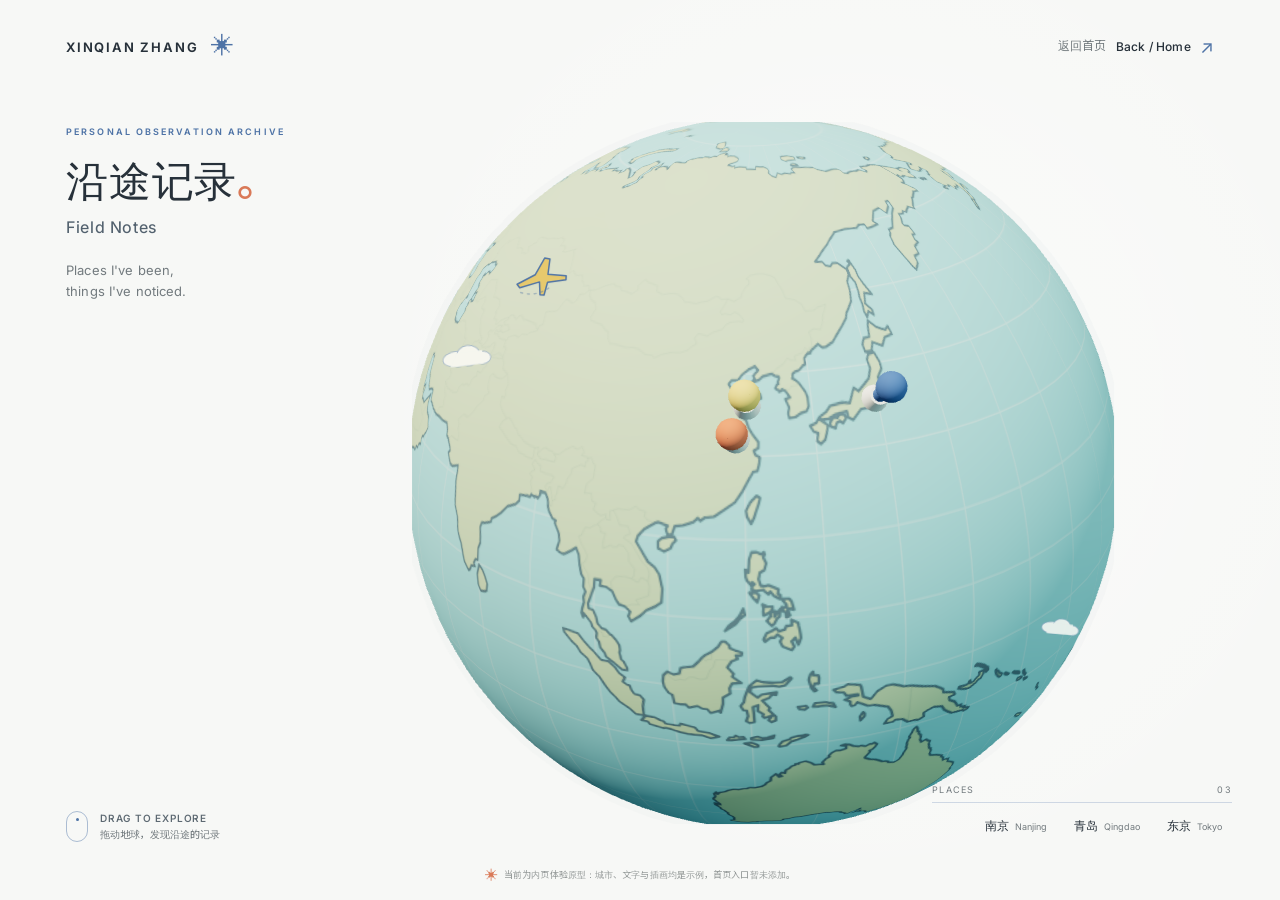
==== field-notes/index.html @ 8a541ad6 "Add Field Notes globe prototype" ====
<!doctype html>
<html lang="zh-CN">
<head>
  <meta charset="UTF-8">
  <meta name="viewport" content="width=device-width, initial-scale=1, viewport-fit=cover">
  <meta name="theme-color" content="#f7f8f6">
  <meta name="description" content="张新倩的沿途记录：照片、城市观察与旅途中的小发现。">
  <meta name="robots" content="noindex,nofollow">
  <title>沿途记录 · Field Notes · 张新倩</title>
  <link rel="icon" type="image/svg+xml" href="../homepage/assets/favicon.svg">
  <link rel="preload" href="../homepage/assets/fonts/inter-latin.woff2" as="font" type="font/woff2" crossorigin>
  <link rel="preload" href="../homepage/assets/fonts/noto-sans-sc-page.woff2" as="font" type="font/woff2" crossorigin>
  <link rel="stylesheet" href="./styles.css">
  <script type="module" src="./app.js"></script>
</head>
<body>
  <div class="page-shell">
    <header class="site-header">
      <a class="wordmark" href="../" aria-label="张新倩 · 返回首页">
        XINQIAN ZHANG <span class="wordmark-mark" aria-hidden="true">✳</span>
      </a>
      <a class="home-link" href="../">
        <span class="home-link-cn">返回首页</span>
        <span class="home-link-en">Back / Home</span>
        <span class="home-link-arrow" aria-hidden="true">↗</span>
      </a>
    </header>

    <main class="explorer" id="explorer">
      <section class="globe-stage" aria-labelledby="page-title">
        <div class="intro-block">
          <p class="eyebrow">PERSONAL OBSERVATION ARCHIVE</p>
          <h1 id="page-title">
            <span class="title-cn">沿途记录<span aria-hidden="true">。</span></span>
            <span class="title-en">Field Notes</span>
          </h1>
          <p class="subtitle">Places I've been,<br>things I've noticed.</p>
        </div>

        <div class="globe-wrap" id="globeWrap">
          <div class="orbit-line orbit-line-one" aria-hidden="true"></div>
          <div class="orbit-line orbit-line-two" aria-hidden="true"></div>
          <canvas id="globeCanvas" aria-hidden="true"></canvas>
          <div class="globe-shadow" aria-hidden="true"></div>

          <div class="marker-layer" id="markerLayer" aria-label="地球上的记录地点"></div>

          <div class="polaroid" id="polaroid" aria-hidden="true">
            <div class="polaroid-image-wrap">
              <img id="polaroidImage" alt="">
            </div>
            <p class="polaroid-city" id="polaroidCity"></p>
            <p class="polaroid-meta" id="polaroidMeta"></p>
          </div>

          <div class="globe-fallback" id="globeFallback" hidden>
            <svg viewBox="0 0 420 420" aria-hidden="true">
              <defs>
                <clipPath id="fallbackClip"><circle cx="210" cy="210" r="156"/></clipPath>
              </defs>
              <circle cx="210" cy="210" r="156" class="fallback-ocean"/>
              <g clip-path="url(#fallbackClip)" class="fallback-land">
                <path d="M31 160c43-15 65-2 87-18 27-19 20-49 57-58 36-8 76 3 79 25 2 15-21 18-29 35-8 16 2 32-10 43-19 18-43-1-63 13-14 10-7 35-26 43-22 10-39-9-62-2-17 5-33 20-51 15z"/>
                <path d="M230 79c31-12 80-8 102 9 18 14 12 30 28 44 24 20 58 14 67 39 8 23-12 39-31 48-26 12-33 33-58 42-20 7-33-11-52-4-23 9-21 37-42 45-20 7-42-10-39-30 3-21 34-34 29-55-4-17-33-18-40-36-6-16 11-31 20-44 13-19-8-38 16-58z"/>
                <path d="M247 299c20-8 45 7 53 23 8 17-8 28-8 43 0 11 10 21 4 31-11 18-45 15-58-1-12-15 2-31-5-46-7-17-12-40 14-50z"/>
              </g>
              <circle cx="210" cy="210" r="156" class="fallback-outline"/>
            </svg>
            <p>你的浏览器暂时无法显示 3D 地球，仍可从下方地点打开记录。</p>
          </div>

          <div class="cloud cloud-one" aria-hidden="true"><i></i><i></i><i></i></div>
          <div class="cloud cloud-two" aria-hidden="true"><i></i><i></i><i></i></div>
          <svg class="tiny-plane" viewBox="0 0 62 45" aria-hidden="true">
            <path d="m5 25 20-6L38 4l5 2-5 15 18 5-1 4-19-1-6 12-4-1 2-13-21 2Z"/>
            <path d="M7 34c9 5 20 5 29 1" class="plane-trail"/>
          </svg>
        </div>

        <div class="stage-footer">
          <div class="drag-hint" aria-hidden="true">
            <span class="drag-icon"><i></i></span>
            <span><b>Drag to explore</b><small>拖动地球，发现沿途的记录</small></span>
          </div>
          <nav class="places" aria-label="沿途记录地点">
            <p><span>PLACES</span><span id="placeCount">00</span></p>
            <div class="place-list" id="placeList"></div>
          </nav>
        </div>
      </section>

      <aside class="note-panel" id="notePanel" role="dialog" aria-modal="false" aria-hidden="true" aria-labelledby="detailCity" inert>
        <div class="sheet-handle" aria-hidden="true"></div>
        <button class="panel-close" id="panelClose" type="button" aria-label="关闭地点记录">
          <span aria-hidden="true"></span>
          <span aria-hidden="true"></span>
        </button>
        <div class="note-scroll" id="noteScroll">
          <p class="note-index" id="detailIndex"></p>
          <div class="note-heading">
            <div>
              <h2 id="detailCity" tabindex="-1"></h2>
              <p id="detailLocation"></p>
            </div>
            <p class="note-date" id="detailDate"></p>
          </div>
          <div class="demo-label" id="demoLabel" hidden>DEMO CONTENT · 等待替换真实记录</div>
          <p class="note-title" id="detailTitle"></p>
          <p class="note-description" id="detailDescription"></p>
          <figure class="cover-figure">
            <img id="detailCover" alt="">
            <figcaption id="detailCoverCaption"></figcaption>
          </figure>
          <div class="gallery" id="detailGallery"></div>
          <p class="camera-note" id="cameraNote" hidden></p>
          <div class="note-end" aria-hidden="true"><span></span><b>END OF NOTE</b><span></span></div>
        </div>
      </aside>
    </main>

    <footer class="demo-disclaimer">
      <span aria-hidden="true">✳</span>
      当前为内页体验原型：城市、文字与插画均是示例，首页入口暂未添加。
    </footer>
  </div>
  <div class="page-scrim" id="pageScrim" aria-hidden="true"></div>
  <noscript>
    <div class="noscript-card">请启用 JavaScript 体验可旋转的地球；你也可以<a href="../">返回首页</a>。</div>
  </noscript>
</body>
</html>
---- field-notes/styles.css ----
@font-face {
  font-family: Inter;
  font-style: normal;
  font-weight: 100 900;
  font-display: swap;
  src: url("../homepage/assets/fonts/inter-latin.woff2") format("woff2");
}

@font-face {
  font-family: "Noto Sans SC";
  font-style: normal;
  font-weight: 100 900;
  font-display: swap;
  src: url("../homepage/assets/fonts/noto-sans-sc-page.woff2") format("woff2");
  unicode-range: U+2E80-9FFF, U+FF00-FFEF;
}

:root {
  --cream: #f7f8f6;
  --paper: #fcfbf6;
  --ink: #27313a;
  --blue: #4e73a6;
  --blue-soft: #dce7ef;
  --aqua: #8ecfd0;
  --green: #b9cda3;
  --coral: #d97957;
  --yellow: #e7c96d;
  --muted: #727a7e;
  --hairline: rgba(78, 115, 166, .24);
  --drawer-width: clamp(440px, 38vw, 520px);
  --font-latin: Inter, Arial, sans-serif;
  --font-cjk: "Noto Sans SC", "Microsoft YaHei", "PingFang SC", sans-serif;
  color: var(--ink);
  background: var(--cream);
  font-family: var(--font-latin);
  font-synthesis: none;
}

* {
  box-sizing: border-box;
}

html {
  min-width: 320px;
  background: var(--cream);
}

body {
  margin: 0;
  min-width: 320px;
  min-height: 100svh;
  overflow: hidden;
  background:
    radial-gradient(circle at 67% 45%, rgba(255, 255, 255, .94) 0, rgba(255, 255, 255, .28) 25%, transparent 51%),
    var(--cream);
  color: var(--ink);
}

button,
a {
  color: inherit;
  -webkit-tap-highlight-color: transparent;
}

button {
  font: inherit;
}

a {
  text-decoration: none;
}

button:focus-visible,
a:focus-visible {
  outline: 2px solid var(--blue);
  outline-offset: 5px;
}

::selection {
  background: rgba(231, 201, 109, .45);
}

.page-shell {
  min-height: 100svh;
  position: relative;
}

.site-header {
  align-items: center;
  display: flex;
  justify-content: space-between;
  left: 0;
  padding: 35px 66px 0;
  pointer-events: none;
  position: fixed;
  right: 0;
  top: 0;
  z-index: 80;
}

.site-header a {
  pointer-events: auto;
}

.wordmark {
  align-items: center;
  display: inline-flex;
  font-size: 13px;
  font-weight: 650;
  gap: 13px;
  letter-spacing: 1.8px;
}

.wordmark-mark {
  color: var(--blue);
  font-size: 23px;
  font-weight: 400;
  line-height: 1;
}

.home-link {
  align-items: center;
  display: inline-flex;
  font-size: 12px;
  gap: 9px;
  letter-spacing: .2px;
  transition: color 180ms ease;
}

.home-link-cn {
  color: var(--muted);
  font-family: var(--font-cjk);
}

.home-link-en {
  font-weight: 520;
}

.home-link-arrow {
  color: var(--blue);
  font-size: 18px;
  line-height: 1;
  transition: transform 180ms ease;
}

.home-link:hover {
  color: var(--blue);
}

.home-link:hover .home-link-arrow {
  transform: translate(2px, -2px);
}

.explorer {
  display: flex;
  height: 100svh;
  min-height: 620px;
  overflow: hidden;
  position: relative;
}

.globe-stage {
  flex: 1 1 auto;
  min-width: 0;
  overflow: hidden;
  position: relative;
  transition: flex-basis 420ms cubic-bezier(.22, .78, .22, 1);
}

.intro-block {
  left: 66px;
  position: absolute;
  top: 126px;
  width: 310px;
  z-index: 12;
}

.eyebrow {
  color: var(--blue);
  font-size: 9px;
  font-weight: 620;
  letter-spacing: 2.1px;
  margin: 0 0 20px;
}

.intro-block h1 {
  margin: 0;
}

.title-cn,
.title-en {
  display: block;
}

.title-cn {
  font-family: var(--font-cjk);
  font-size: clamp(34px, 3.25vw, 52px);
  font-weight: 540;
  letter-spacing: .02em;
  line-height: 1.22;
}

.title-cn span {
  color: var(--coral);
}

.title-en {
  color: #52616e;
  font-size: clamp(15px, 1.25vw, 19px);
  font-weight: 460;
  letter-spacing: .04em;
  margin-top: 9px;
}

.subtitle {
  color: var(--muted);
  font-size: 13px;
  letter-spacing: .01em;
  line-height: 1.65;
  margin: 23px 0 0;
}

.globe-wrap {
  aspect-ratio: 1;
  left: 58%;
  max-height: 78svh;
  max-width: 78svh;
  position: absolute;
  top: 51%;
  transform: translate(-47%, -48%);
  transition: left 420ms cubic-bezier(.22, .78, .22, 1), width 420ms cubic-bezier(.22, .78, .22, 1);
  width: min(58vw, 710px);
  z-index: 2;
}

#globeCanvas {
  cursor: grab;
  display: block;
  height: 100%;
  inset: 0;
  position: absolute;
  touch-action: none;
  width: 100%;
  z-index: 3;
}

#globeCanvas:active {
  cursor: grabbing;
}

.globe-shadow {
  background: rgba(54, 83, 91, .16);
  border-radius: 50%;
  bottom: 7.5%;
  filter: blur(18px);
  height: 7%;
  left: 25%;
  opacity: .62;
  position: absolute;
  transform: rotate(-3deg);
  width: 50%;
  z-index: 1;
}

.orbit-line {
  border: 1px solid rgba(78, 115, 166, .13);
  border-radius: 50%;
  inset: 16%;
  pointer-events: none;
  position: absolute;
  transform: rotate(-16deg) scaleX(1.13);
  z-index: 2;
}

.orbit-line-two {
  border-color: rgba(217, 121, 87, .11);
  inset: 19% 13%;
  transform: rotate(25deg) scaleY(.92);
}

.marker-layer {
  inset: 0;
  pointer-events: none;
  position: absolute;
  z-index: 10;
}

.marker-button {
  align-items: center;
  background: transparent;
  border: 0;
  border-radius: 50%;
  cursor: pointer;
  display: flex;
  height: 42px;
  justify-content: center;
  margin: -21px 0 0 -21px;
  opacity: 0;
  padding: 0;
  pointer-events: none;
  position: absolute;
  transform: scale(.8);
  transition: opacity 120ms ease, transform 180ms ease;
  width: 42px;
}

.marker-button.is-visible {
  opacity: 1;
  pointer-events: auto;
  transform: scale(1);
}

.marker-button::before {
  border: 1px solid rgba(247, 248, 246, .88);
  border-radius: 50%;
  content: "";
  height: 12px;
  opacity: 0;
  position: absolute;
  transition: opacity 160ms ease, transform 160ms ease;
  width: 12px;
}

.marker-button:hover::before,
.marker-button:focus-visible::before,
.marker-button[aria-expanded="true"]::before {
  opacity: 1;
  transform: scale(1.8);
}

.marker-button:focus-visible {
  outline-offset: -5px;
}

.polaroid {
  background: #fffdf7;
  border: 1px solid rgba(39, 49, 58, .18);
  box-shadow: 0 15px 35px rgba(55, 69, 71, .16);
  left: 0;
  opacity: 0;
  padding: 8px 8px 10px;
  pointer-events: none;
  position: absolute;
  top: 0;
  transform: translate(12px, -50%) rotate(-2deg) scale(.92);
  transform-origin: 0 60%;
  transition: opacity 180ms ease, transform 220ms cubic-bezier(.2, .8, .2, 1);
  width: 154px;
  z-index: 15;
}

.polaroid.is-visible {
  opacity: 1;
  transform: translate(18px, -56%) rotate(-2deg) scale(1);
}

.polaroid-image-wrap {
  aspect-ratio: 4 / 3;
  background: #e4ece9;
  overflow: hidden;
}

.polaroid img {
  display: block;
  height: 100%;
  object-fit: cover;
  width: 100%;
}

.polaroid-city {
  color: var(--ink);
  font-family: var(--font-cjk);
  font-size: 12px;
  font-weight: 600;
  margin: 8px 2px 1px;
}

.polaroid-meta {
  color: var(--muted);
  font-size: 9px;
  letter-spacing: .04em;
  margin: 0 2px;
}

.cloud {
  height: 30px;
  opacity: .84;
  pointer-events: none;
  position: absolute;
  width: 66px;
  z-index: 6;
}

.cloud i {
  background: var(--paper);
  border: 1.4px solid rgba(78, 115, 166, .6);
  border-radius: 50%;
  display: block;
  position: absolute;
}

.cloud i:nth-child(1) {
  bottom: 0;
  height: 22px;
  left: 1px;
  width: 40px;
}

.cloud i:nth-child(2) {
  bottom: 0;
  height: 28px;
  left: 20px;
  width: 32px;
}

.cloud i:nth-child(3) {
  bottom: 0;
  height: 18px;
  left: 42px;
  width: 24px;
}

.cloud::after {
  background: var(--paper);
  bottom: 1px;
  content: "";
  height: 18px;
  left: 11px;
  position: absolute;
  width: 44px;
}

.cloud-one {
  left: 3%;
  top: 31%;
  transform: rotate(-7deg) scale(.75);
}

.cloud-two {
  bottom: 26%;
  right: 3%;
  transform: rotate(5deg) scale(.58);
}

.tiny-plane {
  fill: var(--yellow);
  height: 44px;
  left: 14%;
  overflow: visible;
  pointer-events: none;
  position: absolute;
  stroke: var(--blue);
  stroke-linecap: round;
  stroke-linejoin: round;
  stroke-width: 1.5;
  top: 19%;
  transform: rotate(-11deg);
  width: 61px;
  z-index: 6;
}

.tiny-plane .plane-trail {
  fill: none;
  opacity: .4;
  stroke-dasharray: 2 5;
}

.stage-footer {
  align-items: flex-end;
  bottom: 58px;
  display: flex;
  justify-content: space-between;
  left: 66px;
  pointer-events: none;
  position: absolute;
  right: 48px;
  z-index: 12;
}

.drag-hint {
  align-items: center;
  color: var(--muted);
  display: flex;
  gap: 12px;
}

.drag-icon {
  border: 1px solid rgba(78, 115, 166, .45);
  border-radius: 13px;
  display: block;
  height: 31px;
  position: relative;
  width: 22px;
}

.drag-icon i {
  background: var(--blue);
  border-radius: 50%;
  height: 3px;
  left: 9px;
  position: absolute;
  top: 6px;
  width: 3px;
}

.drag-hint b,
.drag-hint small {
  display: block;
}

.drag-hint b {
  color: #5d6972;
  font-size: 10px;
  font-weight: 570;
  letter-spacing: .08em;
  margin-bottom: 4px;
  text-transform: uppercase;
}

.drag-hint small {
  font-family: var(--font-cjk);
  font-size: 10px;
  font-weight: 400;
}

.places {
  min-width: 300px;
  pointer-events: auto;
}

.places > p {
  align-items: center;
  border-bottom: 1px solid var(--hairline);
  color: var(--muted);
  display: flex;
  font-size: 9px;
  justify-content: space-between;
  letter-spacing: .14em;
  margin: 0 0 8px;
  padding-bottom: 7px;
}

.place-list {
  display: flex;
  gap: 7px;
  justify-content: flex-end;
}

.place-button {
  align-items: baseline;
  background: transparent;
  border: 0;
  border-radius: 18px;
  cursor: pointer;
  display: inline-flex;
  gap: 6px;
  padding: 7px 10px;
  transition: background 170ms ease, color 170ms ease, transform 170ms ease;
}

.place-button span {
  font-family: var(--font-cjk);
  font-size: 12px;
  font-weight: 560;
}

.place-button small {
  color: var(--muted);
  font-size: 9px;
}

.place-button:hover,
.place-button[aria-current="true"] {
  background: rgba(220, 231, 239, .74);
  color: var(--blue);
  transform: translateY(-1px);
}

.note-panel {
  background: rgba(252, 251, 246, .97);
  border-left: 1px solid rgba(78, 115, 166, .2);
  box-shadow: -20px 0 44px rgba(50, 65, 68, .07);
  flex: 0 0 var(--drawer-width);
  height: 100svh;
  margin-right: calc(-1 * var(--drawer-width));
  opacity: 0;
  overflow: hidden;
  position: relative;
  transform: translateX(100%);
  transition: margin-right 420ms cubic-bezier(.22, .78, .22, 1), transform 420ms cubic-bezier(.22, .78, .22, 1), opacity 220ms ease;
  width: var(--drawer-width);
  z-index: 40;
}

body.panel-open .note-panel {
  margin-right: 0;
  opacity: 1;
  transform: translateX(0);
}

.note-scroll {
  height: 100%;
  overflow-x: hidden;
  overflow-y: auto;
  overscroll-behavior: contain;
  padding: 109px 42px 58px;
  scrollbar-color: rgba(78, 115, 166, .35) transparent;
  scrollbar-width: thin;
}

.panel-close {
  background: rgba(247, 248, 246, .9);
  border: 1px solid rgba(78, 115, 166, .25);
  border-radius: 50%;
  cursor: pointer;
  height: 36px;
  position: absolute;
  right: 34px;
  top: 94px;
  transition: background 180ms ease, transform 180ms ease;
  width: 36px;
  z-index: 4;
}

.panel-close span {
  background: var(--blue);
  height: 1px;
  left: 10px;
  position: absolute;
  top: 17px;
  transform: rotate(45deg);
  width: 15px;
}

.panel-close span:last-child {
  transform: rotate(-45deg);
}

.panel-close:hover {
  background: var(--blue-soft);
  transform: rotate(4deg);
}

.note-index {
  color: var(--blue);
  font-size: 9px;
  font-weight: 620;
  letter-spacing: .14em;
  margin: 0 0 26px;
}

.note-heading {
  align-items: flex-end;
  display: flex;
  gap: 20px;
  justify-content: space-between;
  padding-right: 46px;
}

.note-heading h2 {
  font-family: var(--font-cjk);
  font-size: 34px;
  font-weight: 560;
  letter-spacing: .02em;
  line-height: 1.25;
  margin: 0;
}

.note-heading h2:focus {
  outline: 0;
}

.note-heading > div p {
  color: var(--muted);
  font-size: 12px;
  letter-spacing: .02em;
  margin: 6px 0 0;
}

.note-date {
  color: var(--blue);
  flex: 0 0 auto;
  font-size: 10px;
  letter-spacing: .08em;
  margin: 0 0 2px;
  text-transform: uppercase;
}

.demo-label {
  border: 1px dashed rgba(217, 121, 87, .52);
  color: #aa6249;
  display: inline-block;
  font-size: 8px;
  letter-spacing: .12em;
  margin-top: 25px;
  padding: 6px 8px 5px;
}

.note-title {
  color: #3d4a54;
  font-family: var(--font-cjk);
  font-size: 17px;
  font-weight: 540;
  line-height: 1.65;
  margin: 28px 0 9px;
}

.note-description {
  color: #68747b;
  font-family: var(--font-cjk);
  font-size: 12px;
  line-height: 1.95;
  margin: 0 0 30px;
}

.cover-figure,
.gallery figure {
  margin: 0;
}

.cover-figure img,
.gallery img {
  background: #e5ece8;
  display: block;
  height: auto;
  object-fit: cover;
  width: 100%;
}

.cover-figure img {
  aspect-ratio: 4 / 3;
  border-radius: 3px;
}

.cover-figure figcaption,
.gallery figcaption {
  color: #899093;
  font-family: var(--font-cjk);
  font-size: 9px;
  line-height: 1.5;
  margin-top: 8px;
}

.gallery {
  display: grid;
  gap: 22px 12px;
  grid-template-columns: repeat(2, minmax(0, 1fr));
  margin-top: 25px;
}

.gallery figure:nth-child(3n) {
  grid-column: 1 / -1;
}

.gallery img {
  aspect-ratio: 4 / 5;
  border-radius: 2px;
}

.gallery figure:nth-child(even) {
  padding-top: 22px;
}

.camera-note {
  border-top: 1px solid var(--hairline);
  color: var(--muted);
  font-size: 10px;
  letter-spacing: .04em;
  margin: 32px 0 0;
  padding-top: 15px;
}

.note-end {
  align-items: center;
  color: #9ba1a3;
  display: flex;
  font-size: 8px;
  gap: 11px;
  letter-spacing: .14em;
  margin: 46px 0 0;
}

.note-end span {
  background: rgba(78, 115, 166, .2);
  flex: 1;
  height: 1px;
}

.sheet-handle {
  display: none;
}

.demo-disclaimer {
  align-items: center;
  bottom: 17px;
  color: #979c9b;
  display: flex;
  font-family: var(--font-cjk);
  font-size: 9px;
  gap: 6px;
  left: 50%;
  letter-spacing: .01em;
  pointer-events: none;
  position: fixed;
  transform: translateX(-50%);
  white-space: nowrap;
  z-index: 15;
}

.demo-disclaimer span {
  color: var(--coral);
  font-family: var(--font-latin);
  font-size: 13px;
}

.globe-fallback {
  align-items: center;
  display: flex;
  flex-direction: column;
  inset: 4%;
  justify-content: center;
  position: absolute;
  text-align: center;
  z-index: 5;
}

.globe-fallback[hidden] {
  display: none;
}

.globe-fallback svg {
  display: block;
  max-height: 84%;
  width: 84%;
}

.fallback-ocean {
  fill: var(--aqua);
}

.fallback-land {
  fill: var(--green);
  stroke: #6c8588;
  stroke-width: 1.2;
}

.fallback-outline {
  fill: none;
  stroke: rgba(78, 115, 166, .42);
  stroke-width: 2;
}

.globe-fallback p {
  color: var(--muted);
  font-family: var(--font-cjk);
  font-size: 11px;
  line-height: 1.7;
  margin: -8px auto 0;
  max-width: 270px;
}

.page-scrim {
  background: rgba(39, 49, 58, .18);
  inset: 0;
  opacity: 0;
  pointer-events: none;
  position: fixed;
  transition: opacity 250ms ease;
  z-index: 50;
}

.noscript-card {
  background: var(--paper);
  border: 1px solid var(--hairline);
  border-radius: 8px;
  font-family: var(--font-cjk);
  left: 50%;
  padding: 20px;
  position: fixed;
  text-align: center;
  top: 50%;
  transform: translate(-50%, -50%);
  z-index: 100;
}

.noscript-card a {
  color: var(--blue);
  margin-left: 4px;
  text-decoration: underline;
}

@media (max-width: 1120px) {
  .site-header {
    padding-left: 42px;
    padding-right: 42px;
  }

  .intro-block {
    left: 42px;
    width: 260px;
  }

  .stage-footer {
    left: 42px;
    right: 34px;
  }

  .globe-wrap {
    left: 61%;
    width: min(65vw, 660px);
  }

  .places {
    min-width: 270px;
  }

  .place-button {
    padding-left: 8px;
    padding-right: 8px;
  }
}

@media (max-width: 860px) and (min-width: 768px) {
  :root {
    --drawer-width: min(46vw, 440px);
  }

  .intro-block {
    top: 115px;
  }

  .globe-wrap {
    left: 62%;
    width: min(72vw, 600px);
  }

  .drag-hint {
    display: none;
  }

  .stage-footer {
    justify-content: flex-end;
  }
}

@media (max-height: 710px) and (min-width: 768px) {
  .explorer {
    min-height: 560px;
  }

  .intro-block {
    top: 99px;
  }

  .title-cn {
    font-size: 34px;
  }

  .subtitle {
    margin-top: 14px;
  }

  .globe-wrap {
    max-height: 75svh;
    max-width: 75svh;
    top: 50%;
  }

  .stage-footer {
    bottom: 43px;
  }

  .demo-disclaimer {
    bottom: 11px;
  }
}

@media (max-width: 767px) {
  body {
    background:
      radial-gradient(circle at 52% 47%, rgba(255, 255, 255, .92) 0, rgba(255, 255, 255, .25) 33%, transparent 61%),
      var(--cream);
    overflow: hidden;
  }

  body.panel-open {
    overflow: hidden;
  }

  .site-header {
    padding: calc(22px + env(safe-area-inset-top)) 21px 0;
  }

  .wordmark {
    font-size: 11px;
    gap: 9px;
    letter-spacing: 1.25px;
  }

  .wordmark-mark {
    font-size: 18px;
  }

  .home-link-cn {
    display: none;
  }

  .home-link {
    font-size: 10px;
    gap: 7px;
  }

  .home-link-arrow {
    font-size: 15px;
  }

  .explorer,
  .globe-stage {
    height: 100svh;
    min-height: 620px;
  }

  .explorer {
    display: block;
  }

  .intro-block {
    left: 22px;
    top: calc(89px + env(safe-area-inset-top));
    width: 230px;
  }

  .eyebrow {
    font-size: 7px;
    letter-spacing: 1.65px;
    margin-bottom: 12px;
  }

  .title-cn {
    font-size: 31px;
  }

  .title-en {
    font-size: 13px;
    margin-top: 5px;
  }

  .subtitle {
    font-size: 10px;
    line-height: 1.5;
    margin-top: 10px;
  }

  .globe-wrap {
    left: 50%;
    max-height: none;
    max-width: none;
    top: 52%;
    transform: translate(-50%, -45%);
    width: min(108vw, 490px);
  }

  .cloud-one {
    left: 8%;
    top: 26%;
  }

  .cloud-two {
    bottom: 23%;
    right: 6%;
  }

  .tiny-plane {
    left: 18%;
    top: 18%;
    transform: rotate(-11deg) scale(.78);
  }

  .stage-footer {
    bottom: calc(46px + env(safe-area-inset-bottom));
    display: block;
    left: 20px;
    right: 20px;
  }

  .drag-hint {
    display: none;
  }

  .places {
    min-width: 0;
    width: 100%;
  }

  .places > p {
    margin-bottom: 5px;
    padding-bottom: 5px;
  }

  .place-list {
    gap: 2px;
    justify-content: space-between;
  }

  .place-button {
    gap: 4px;
    padding: 6px 7px;
  }

  .place-button span {
    font-size: 11px;
  }

  .place-button small {
    font-size: 8px;
  }

  .polaroid {
    display: none;
  }

  .note-panel {
    border: 1px solid rgba(78, 115, 166, .2);
    border-bottom: 0;
    border-radius: 25px 25px 0 0;
    bottom: 0;
    box-shadow: 0 -18px 55px rgba(50, 65, 68, .16);
    height: min(78dvh, 680px);
    left: 0;
    margin: 0;
    opacity: 1;
    position: fixed;
    right: 0;
    transform: translateY(105%);
    transition: transform 400ms cubic-bezier(.2, .82, .24, 1);
    width: 100%;
    z-index: 60;
  }

  body.panel-open .note-panel {
    margin: 0;
    transform: translateY(0);
  }

  body.panel-open .page-scrim {
    opacity: 1;
    pointer-events: auto;
  }

  .sheet-handle {
    background: rgba(78, 115, 166, .3);
    border-radius: 4px;
    display: block;
    height: 4px;
    left: 50%;
    position: absolute;
    top: 11px;
    transform: translateX(-50%);
    width: 42px;
    z-index: 4;
  }

  .panel-close {
    right: 20px;
    top: 30px;
  }

  .note-scroll {
    padding: 41px 23px calc(44px + env(safe-area-inset-bottom));
  }

  .note-index {
    margin-bottom: 19px;
  }

  .note-heading h2 {
    font-size: 29px;
  }

  .note-title {
    margin-top: 24px;
  }

  .gallery {
    gap: 18px 10px;
  }

  .demo-disclaimer {
    bottom: calc(12px + env(safe-area-inset-bottom));
    font-size: 8px;
    max-width: calc(100vw - 40px);
    overflow: hidden;
    text-overflow: ellipsis;
  }
}

@media (max-width: 370px) {
  .intro-block {
    top: calc(82px + env(safe-area-inset-top));
  }

  .globe-wrap {
    top: 50%;
    width: 112vw;
  }

  .place-button small {
    display: none;
  }
}

@media (orientation: landscape) and (max-height: 520px) and (max-width: 900px) {
  .explorer,
  .globe-stage {
    height: 100svh;
    min-height: 0;
  }

  .site-header {
    padding: calc(13px + env(safe-area-inset-top)) 20px 0;
  }

  .intro-block {
    left: 20px;
    top: calc(59px + env(safe-area-inset-top));
    width: 190px;
  }

  .eyebrow {
    font-size: 6px;
    margin-bottom: 8px;
  }

  .title-cn {
    font-size: 25px;
  }

  .title-en {
    font-size: 11px;
    margin-top: 2px;
  }

  .subtitle {
    display: none;
  }

  .globe-wrap {
    left: 58%;
    max-height: none;
    max-width: none;
    top: 50%;
    transform: translate(-50%, -50%);
    width: min(58vw, 365px);
  }

  .stage-footer {
    bottom: calc(12px + env(safe-area-inset-bottom));
    left: 20px;
    right: 20px;
  }

  .drag-hint,
  .demo-disclaimer {
    display: none;
  }

  .places {
    margin-left: auto;
    max-width: 310px;
  }

  .place-button {
    padding-bottom: 4px;
    padding-top: 4px;
  }
}

@media (min-width: 901px) and (max-height: 620px) {
  .explorer {
    min-height: 0;
  }

  .site-header {
    padding-top: 23px;
  }

  .intro-block {
    top: 84px;
  }

  .globe-wrap {
    max-height: 82svh;
    max-width: 82svh;
    top: 50%;
  }

  .stage-footer {
    bottom: 34px;
  }

  .demo-disclaimer {
    bottom: 8px;
  }
}

@media (prefers-reduced-motion: reduce) {
  *,
  *::before,
  *::after {
    scroll-behavior: auto !important;
  }

  .globe-stage,
  .globe-wrap,
  .note-panel,
  .page-scrim,
  .polaroid,
  .marker-button,
  .home-link-arrow,
  .place-button {
    transition-duration: 80ms !important;
  }
}
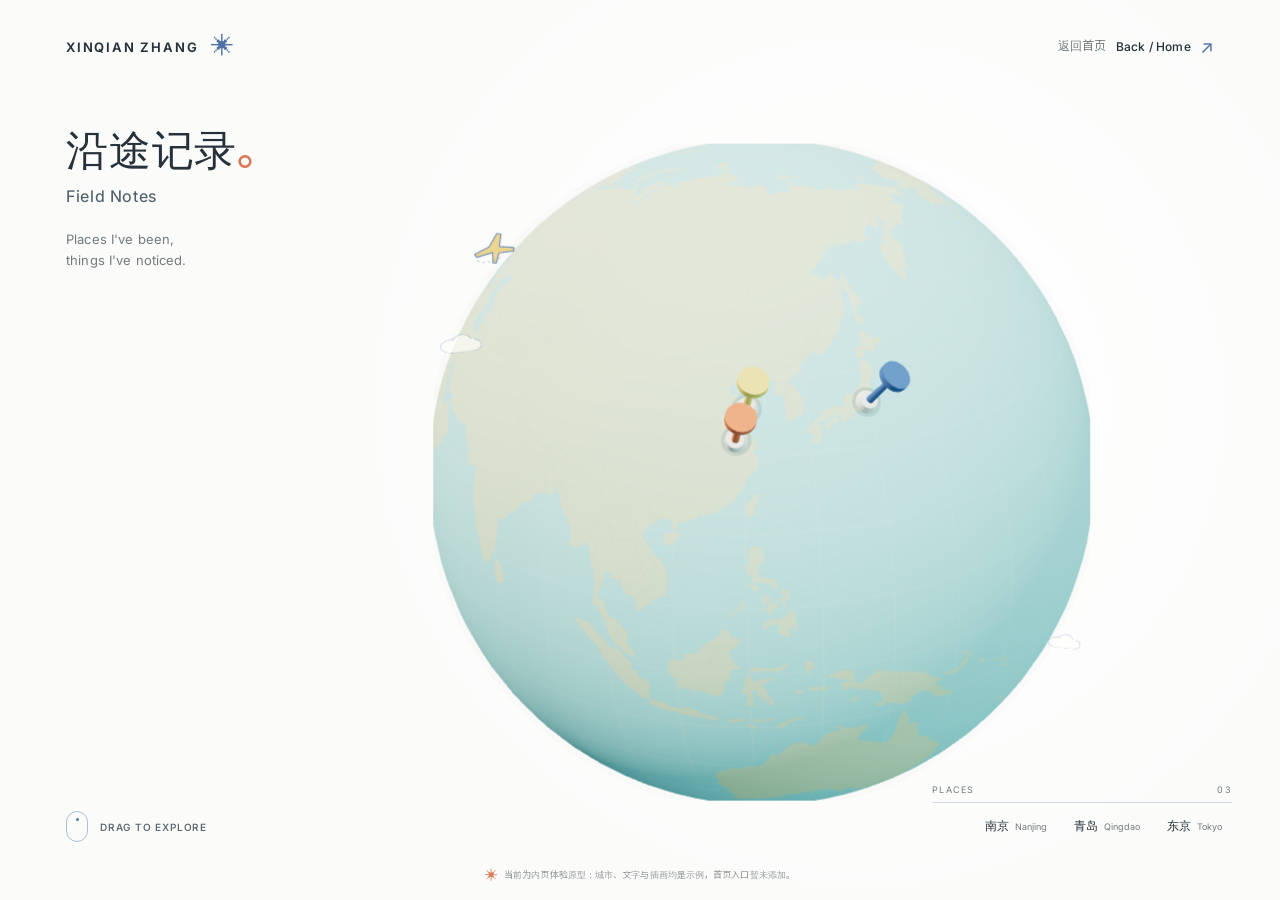
==== commit 35dc89a0: "Refine Field Notes globe visuals" ====
--- a/field-notes/index.html
+++ b/field-notes/index.html
@@ -29,7 +29,6 @@
     <main class="explorer" id="explorer">
       <section class="globe-stage" aria-labelledby="page-title">
         <div class="intro-block">
-          <p class="eyebrow">PERSONAL OBSERVATION ARCHIVE</p>
           <h1 id="page-title">
             <span class="title-cn">沿途记录<span aria-hidden="true">。</span></span>
             <span class="title-en">Field Notes</span>
@@ -80,7 +79,7 @@
         <div class="stage-footer">
           <div class="drag-hint" aria-hidden="true">
             <span class="drag-icon"><i></i></span>
-            <span><b>Drag to explore</b><small>拖动地球，发现沿途的记录</small></span>
+            <b>Drag to explore</b>
           </div>
           <nav class="places" aria-label="沿途记录地点">
             <p><span>PLACES</span><span id="placeCount">00</span></p>
--- a/field-notes/styles.css
+++ b/field-notes/styles.css
@@ -16,13 +16,13 @@
 }
 
 :root {
-  --cream: #f7f8f6;
-  --paper: #fcfbf6;
+  --cream: #fbfcfa;
+  --paper: #fffefa;
   --ink: #27313a;
   --blue: #4e73a6;
   --blue-soft: #dce7ef;
-  --aqua: #8ecfd0;
-  --green: #b9cda3;
+  --aqua: #9bdcda;
+  --green: #cbdab4;
   --coral: #d97957;
   --yellow: #e7c96d;
   --muted: #727a7e;
@@ -51,7 +51,7 @@
   min-height: 100svh;
   overflow: hidden;
   background:
-    radial-gradient(circle at 67% 45%, rgba(255, 255, 255, .94) 0, rgba(255, 255, 255, .28) 25%, transparent 51%),
+    radial-gradient(circle at 67% 45%, rgba(255, 255, 255, .98) 0, rgba(255, 255, 255, .48) 27%, transparent 54%),
     var(--cream);
   color: var(--ink);
 }
@@ -175,14 +175,6 @@
   z-index: 12;
 }
 
-.eyebrow {
-  color: var(--blue);
-  font-size: 9px;
-  font-weight: 620;
-  letter-spacing: 2.1px;
-  margin: 0 0 20px;
-}
-
 .intro-block h1 {
   margin: 0;
 }
@@ -223,13 +215,13 @@
 .globe-wrap {
   aspect-ratio: 1;
   left: 58%;
-  max-height: 78svh;
-  max-width: 78svh;
+  max-height: 73svh;
+  max-width: 73svh;
   position: absolute;
   top: 51%;
   transform: translate(-47%, -48%);
   transition: left 420ms cubic-bezier(.22, .78, .22, 1), width 420ms cubic-bezier(.22, .78, .22, 1);
-  width: min(58vw, 710px);
+  width: min(54vw, 666px);
   z-index: 2;
 }
 
@@ -249,13 +241,13 @@
 }
 
 .globe-shadow {
-  background: rgba(54, 83, 91, .16);
+  background: rgba(77, 111, 111, .11);
   border-radius: 50%;
   bottom: 7.5%;
-  filter: blur(18px);
+  filter: blur(22px);
   height: 7%;
   left: 25%;
-  opacity: .62;
+  opacity: .46;
   position: absolute;
   transform: rotate(-3deg);
   width: 50%;
@@ -384,7 +376,7 @@
 
 .cloud {
   height: 30px;
-  opacity: .84;
+  opacity: .68;
   pointer-events: none;
   position: absolute;
   width: 66px;
@@ -431,21 +423,22 @@
 }
 
 .cloud-one {
-  left: 3%;
-  top: 31%;
-  transform: rotate(-7deg) scale(.75);
+  left: -1%;
+  top: 28%;
+  transform: rotate(-7deg) scale(.64);
 }
 
 .cloud-two {
-  bottom: 26%;
-  right: 3%;
-  transform: rotate(5deg) scale(.58);
+  bottom: 22%;
+  right: -1%;
+  transform: rotate(5deg) scale(.5);
 }
 
 .tiny-plane {
   fill: var(--yellow);
-  height: 44px;
-  left: 14%;
+  height: 40px;
+  left: 5%;
+  opacity: .76;
   overflow: visible;
   pointer-events: none;
   position: absolute;
@@ -453,9 +446,9 @@
   stroke-linecap: round;
   stroke-linejoin: round;
   stroke-width: 1.5;
-  top: 19%;
-  transform: rotate(-11deg);
-  width: 61px;
+  top: 13%;
+  transform: rotate(-11deg) scale(.88);
+  width: 56px;
   z-index: 6;
 }
 
@@ -503,24 +496,13 @@
   width: 3px;
 }
 
-.drag-hint b,
-.drag-hint small {
+.drag-hint b {
   display: block;
-}
-
-.drag-hint b {
   color: #5d6972;
   font-size: 10px;
   font-weight: 570;
   letter-spacing: .08em;
-  margin-bottom: 4px;
   text-transform: uppercase;
-}
-
-.drag-hint small {
-  font-family: var(--font-cjk);
-  font-size: 10px;
-  font-weight: 400;
 }
 
 .places {
@@ -567,13 +549,25 @@
 .place-button small {
   color: var(--muted);
   font-size: 9px;
+  transition: color 170ms ease;
 }
 
 .place-button:hover,
-.place-button[aria-current="true"] {
+.place-button.is-linked {
   background: rgba(220, 231, 239, .74);
   color: var(--blue);
   transform: translateY(-1px);
+}
+
+.place-button[aria-current="true"] {
+  background: var(--blue);
+  box-shadow: 0 5px 14px rgba(78, 115, 166, .17);
+  color: #fff;
+  transform: translateY(-1px);
+}
+
+.place-button[aria-current="true"] small {
+  color: rgba(255, 255, 255, .72);
 }
 
 .note-panel {
@@ -840,14 +834,13 @@
 
 .fallback-land {
   fill: var(--green);
-  stroke: #6c8588;
-  stroke-width: 1.2;
+  stroke: none;
 }
 
 .fallback-outline {
   fill: none;
-  stroke: rgba(78, 115, 166, .42);
-  stroke-width: 2;
+  stroke: rgba(255, 255, 255, .55);
+  stroke-width: 1;
 }
 
 .globe-fallback p {
@@ -907,7 +900,7 @@
 
   .globe-wrap {
     left: 61%;
-    width: min(65vw, 660px);
+    width: min(61vw, 620px);
   }
 
   .places {
@@ -931,7 +924,7 @@
 
   .globe-wrap {
     left: 62%;
-    width: min(72vw, 600px);
+    width: min(68vw, 564px);
   }
 
   .drag-hint {
@@ -961,8 +954,8 @@
   }
 
   .globe-wrap {
-    max-height: 75svh;
-    max-width: 75svh;
+    max-height: 71svh;
+    max-width: 71svh;
     top: 50%;
   }
 
@@ -978,7 +971,7 @@
 @media (max-width: 767px) {
   body {
     background:
-      radial-gradient(circle at 52% 47%, rgba(255, 255, 255, .92) 0, rgba(255, 255, 255, .25) 33%, transparent 61%),
+      radial-gradient(circle at 52% 47%, rgba(255, 255, 255, .98) 0, rgba(255, 255, 255, .42) 35%, transparent 64%),
       var(--cream);
     overflow: hidden;
   }
@@ -1028,12 +1021,6 @@
     left: 22px;
     top: calc(89px + env(safe-area-inset-top));
     width: 230px;
-  }
-
-  .eyebrow {
-    font-size: 7px;
-    letter-spacing: 1.65px;
-    margin-bottom: 12px;
   }
 
   .title-cn {
@@ -1057,23 +1044,23 @@
     max-width: none;
     top: 52%;
     transform: translate(-50%, -45%);
-    width: min(108vw, 490px);
+    width: min(96vw, 461px);
   }
 
   .cloud-one {
-    left: 8%;
-    top: 26%;
+    left: 2%;
+    top: 23%;
   }
 
   .cloud-two {
-    bottom: 23%;
-    right: 6%;
+    bottom: 20%;
+    right: 1%;
   }
 
   .tiny-plane {
-    left: 18%;
-    top: 18%;
-    transform: rotate(-11deg) scale(.78);
+    left: 7%;
+    top: 11%;
+    transform: rotate(-11deg) scale(.7);
   }
 
   .stage-footer {
@@ -1201,7 +1188,7 @@
 
   .globe-wrap {
     top: 50%;
-    width: 112vw;
+    width: 97vw;
   }
 
   .place-button small {
@@ -1224,11 +1211,6 @@
     left: 20px;
     top: calc(59px + env(safe-area-inset-top));
     width: 190px;
-  }
-
-  .eyebrow {
-    font-size: 6px;
-    margin-bottom: 8px;
   }
 
   .title-cn {
@@ -1250,7 +1232,7 @@
     max-width: none;
     top: 50%;
     transform: translate(-50%, -50%);
-    width: min(58vw, 365px);
+    width: min(55vw, 343px);
   }
 
   .stage-footer {
@@ -1289,8 +1271,8 @@
   }
 
   .globe-wrap {
-    max-height: 82svh;
-    max-width: 82svh;
+    max-height: 77svh;
+    max-width: 77svh;
     top: 50%;
   }
 
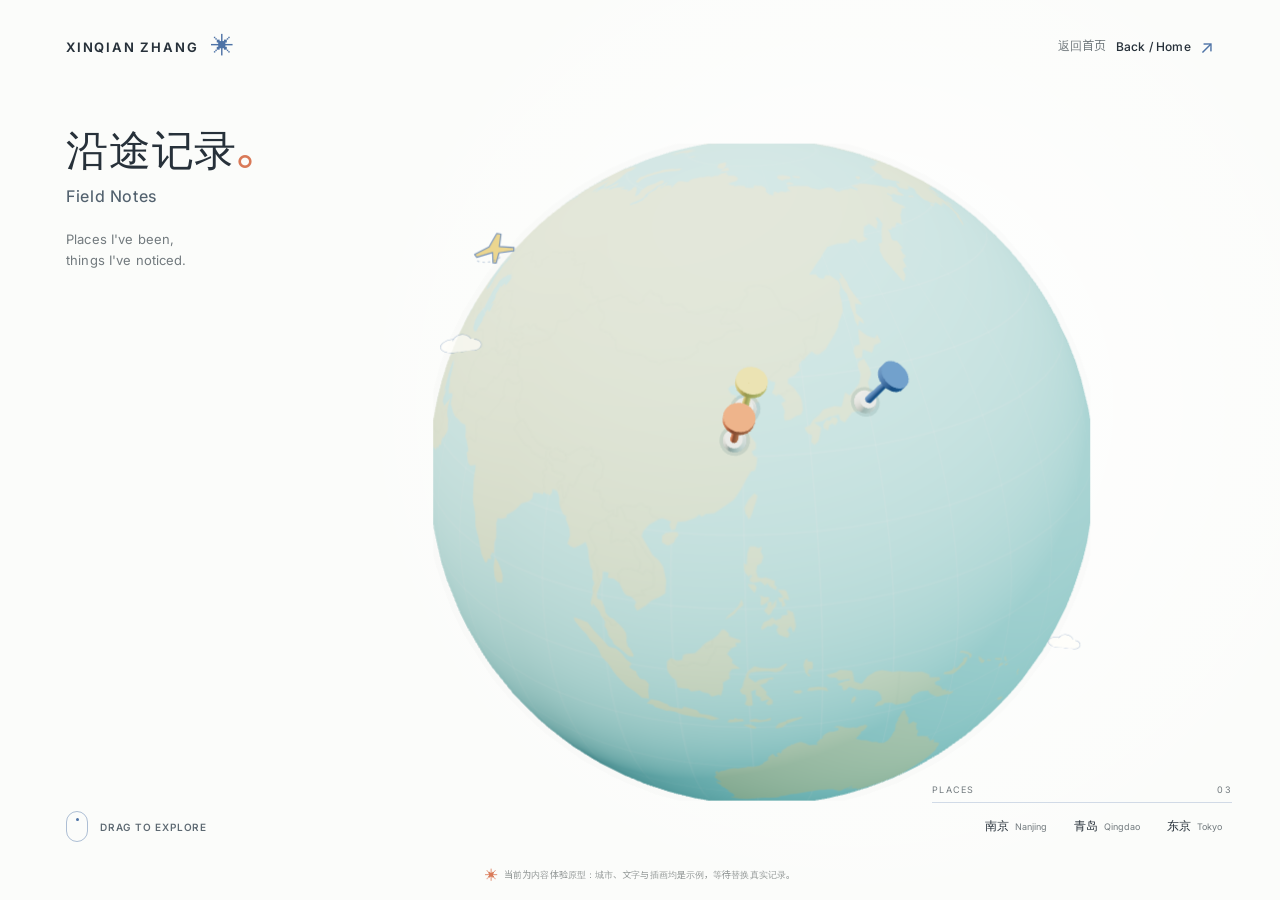
==== commit b543d018: "Add local Field Notes homepage entry" ====
--- a/field-notes/index.html
+++ b/field-notes/index.html
@@ -119,7 +119,7 @@
 
     <footer class="demo-disclaimer">
       <span aria-hidden="true">✳</span>
-      当前为内页体验原型：城市、文字与插画均是示例，首页入口暂未添加。
+      当前为内容体验原型：城市、文字与插画均是示例，等待替换真实记录。
     </footer>
   </div>
   <div class="page-scrim" id="pageScrim" aria-hidden="true"></div>
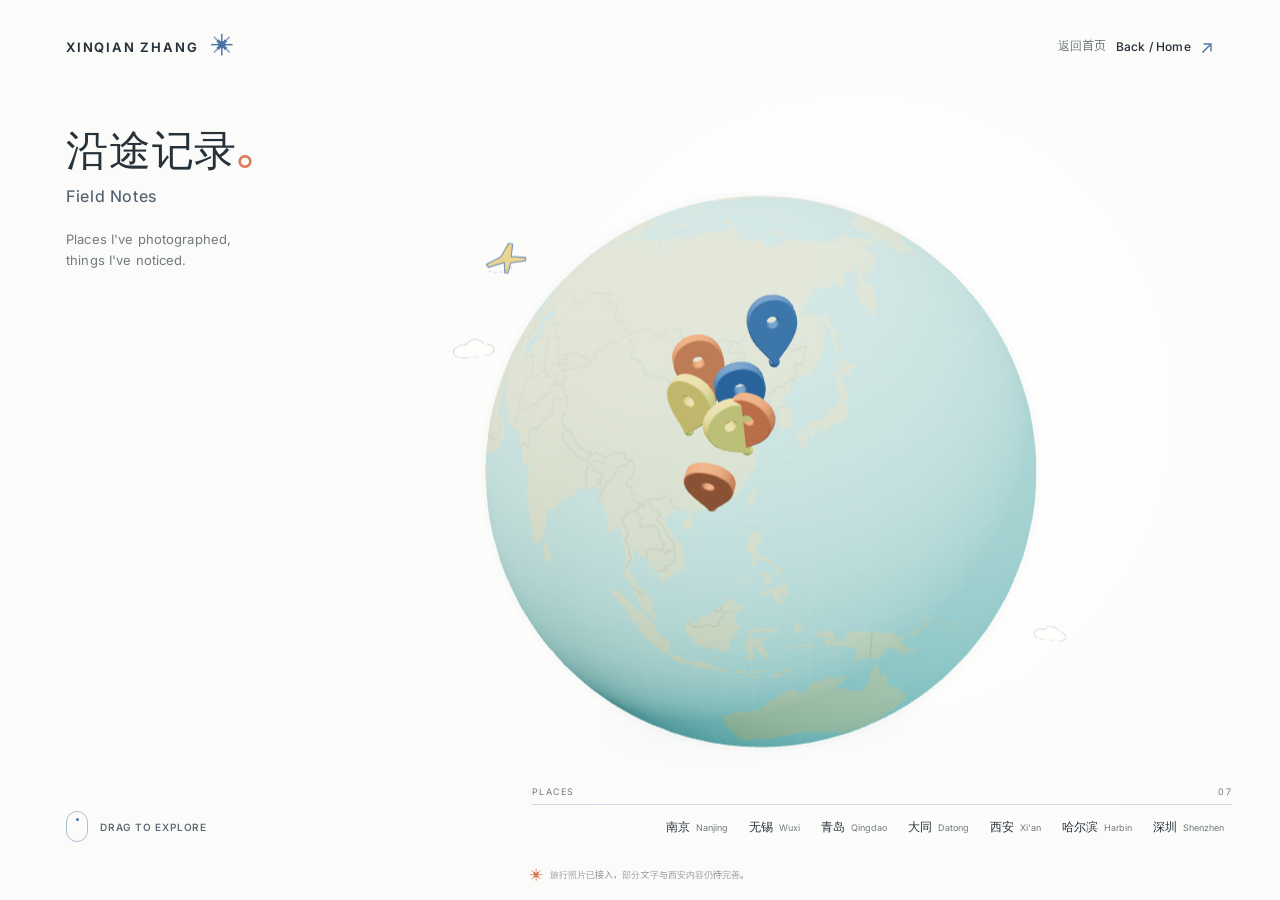
==== commit 17a3237e: "Add travel photography to Field Notes" ====
--- a/field-notes/index.html
+++ b/field-notes/index.html
@@ -33,7 +33,7 @@
             <span class="title-cn">沿途记录<span aria-hidden="true">。</span></span>
             <span class="title-en">Field Notes</span>
           </h1>
-          <p class="subtitle">Places I've been,<br>things I've noticed.</p>
+          <p class="subtitle">Places I've photographed,<br>things I've noticed.</p>
         </div>
 
         <div class="globe-wrap" id="globeWrap">
@@ -119,7 +119,7 @@
 
     <footer class="demo-disclaimer">
       <span aria-hidden="true">✳</span>
-      当前为内容体验原型：城市、文字与插画均是示例，等待替换真实记录。
+      旅行照片已接入，部分文字与西安内容仍待完善。
     </footer>
   </div>
   <div class="page-scrim" id="pageScrim" aria-hidden="true"></div>
--- a/field-notes/styles.css
+++ b/field-notes/styles.css
@@ -215,13 +215,13 @@
 .globe-wrap {
   aspect-ratio: 1;
   left: 58%;
-  max-height: 73svh;
-  max-width: 73svh;
+  max-height: 70svh;
+  max-width: 70svh;
   position: absolute;
   top: 51%;
   transform: translate(-47%, -48%);
   transition: left 420ms cubic-bezier(.22, .78, .22, 1), width 420ms cubic-bezier(.22, .78, .22, 1);
-  width: min(54vw, 666px);
+  width: min(52vw, 640px);
   z-index: 2;
 }
 
@@ -278,50 +278,29 @@
 }
 
 .marker-button {
-  align-items: center;
   background: transparent;
   border: 0;
   border-radius: 50%;
+  color: var(--marker-color, var(--coral));
   cursor: pointer;
-  display: flex;
-  height: 42px;
-  justify-content: center;
-  margin: -21px 0 0 -21px;
+  height: 64px;
+  margin: -32px 0 0 -32px;
   opacity: 0;
   padding: 0;
   pointer-events: none;
   position: absolute;
-  transform: scale(.8);
-  transition: opacity 120ms ease, transform 180ms ease;
-  width: 42px;
+  transition: opacity 120ms ease;
+  width: 64px;
 }
 
 .marker-button.is-visible {
   opacity: 1;
   pointer-events: auto;
-  transform: scale(1);
-}
-
-.marker-button::before {
-  border: 1px solid rgba(247, 248, 246, .88);
-  border-radius: 50%;
-  content: "";
-  height: 12px;
-  opacity: 0;
-  position: absolute;
-  transition: opacity 160ms ease, transform 160ms ease;
-  width: 12px;
-}
-
-.marker-button:hover::before,
-.marker-button:focus-visible::before,
-.marker-button[aria-expanded="true"]::before {
-  opacity: 1;
-  transform: scale(1.8);
 }
 
 .marker-button:focus-visible {
-  outline-offset: -5px;
+  outline: 1px solid currentColor;
+  outline-offset: -8px;
 }
 
 .polaroid {
@@ -506,7 +485,8 @@
 }
 
 .places {
-  min-width: 300px;
+  min-width: 0;
+  width: min(700px, 56vw);
   pointer-events: auto;
 }
 
@@ -524,7 +504,8 @@
 
 .place-list {
   display: flex;
-  gap: 7px;
+  flex-wrap: wrap;
+  gap: 2px 5px;
   justify-content: flex-end;
 }
 
@@ -536,7 +517,7 @@
   cursor: pointer;
   display: inline-flex;
   gap: 6px;
-  padding: 7px 10px;
+  padding: 6px 8px;
   transition: background 170ms ease, color 170ms ease, transform 170ms ease;
 }
 
@@ -568,6 +549,10 @@
 
 .place-button[aria-current="true"] small {
   color: rgba(255, 255, 255, .72);
+}
+
+.demo-label[hidden] {
+  display: none;
 }
 
 .note-panel {
@@ -900,11 +885,11 @@
 
   .globe-wrap {
     left: 61%;
-    width: min(61vw, 620px);
+    width: min(58vw, 600px);
   }
 
   .places {
-    min-width: 270px;
+    min-width: min(390px, 46vw);
   }
 
   .place-button {
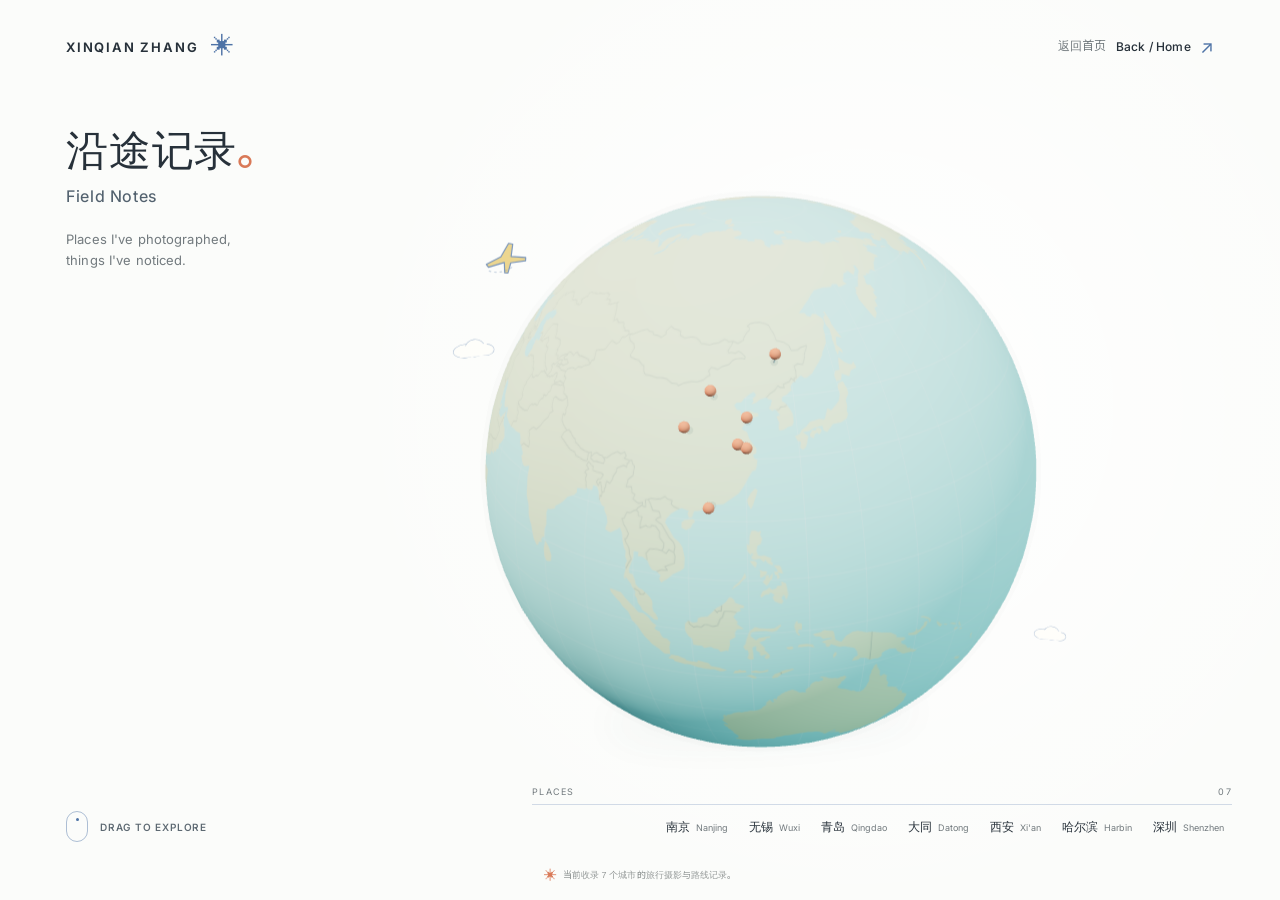
==== commit c42d6b2d: "Rebuild Field Notes markers and add Xi'an photos" ====
--- a/field-notes/index.html
+++ b/field-notes/index.html
@@ -119,7 +119,7 @@
 
     <footer class="demo-disclaimer">
       <span aria-hidden="true">✳</span>
-      旅行照片已接入，部分文字与西安内容仍待完善。
+      当前收录 7 个城市的旅行摄影与路线记录。
     </footer>
   </div>
   <div class="page-scrim" id="pageScrim" aria-hidden="true"></div>
--- a/field-notes/styles.css
+++ b/field-notes/styles.css
@@ -155,7 +155,7 @@
   display: flex;
   height: 100svh;
   min-height: 620px;
-  overflow: hidden;
+  overflow: clip;
   position: relative;
 }
 
@@ -238,6 +238,10 @@
 
 #globeCanvas:active {
   cursor: grabbing;
+}
+
+.globe-wrap.marker-hover #globeCanvas {
+  cursor: pointer;
 }
 
 .globe-shadow {
@@ -283,41 +287,113 @@
   border-radius: 50%;
   color: var(--marker-color, var(--coral));
   cursor: pointer;
-  height: 64px;
-  margin: -32px 0 0 -32px;
+  height: 44px;
+  margin: -22px 0 0 -22px;
   opacity: 0;
   padding: 0;
   pointer-events: none;
   position: absolute;
   transition: opacity 120ms ease;
-  width: 64px;
+  width: 44px;
 }
 
 .marker-button.is-visible {
   opacity: 1;
-  pointer-events: auto;
+  pointer-events: none;
 }
 
 .marker-button:focus-visible {
   outline: 1px solid currentColor;
-  outline-offset: -8px;
+  outline-offset: -5px;
+}
+
+.marker-label {
+  align-items: flex-start;
+  background: rgba(255, 255, 255, .76);
+  border: 1px solid rgba(78, 115, 166, .1);
+  border-radius: 8px;
+  color: #344553;
+  display: flex;
+  flex-direction: column;
+  left: 36px;
+  opacity: 0;
+  padding: 5px 8px 4px;
+  pointer-events: none;
+  position: absolute;
+  text-align: left;
+  top: 50%;
+  transform: translate(-4px, -44%);
+  transition: opacity 190ms ease-out, transform 210ms cubic-bezier(.2, .75, .25, 1);
+  white-space: nowrap;
+}
+
+.marker-label strong {
+  font-family: var(--font-cjk);
+  font-size: 12px;
+  font-weight: 600;
+  line-height: 1.2;
+}
+
+.marker-label small {
+  color: var(--muted);
+  font-size: 10px;
+  font-weight: 400;
+  line-height: 1.25;
+}
+
+.marker-button.is-linked .marker-label,
+.marker-button:focus-visible .marker-label {
+  opacity: 1;
+  transform: translate(0, -50%);
+}
+
+.marker-button.label-left .marker-label {
+  align-items: flex-end;
+  left: auto;
+  right: 36px;
+  text-align: right;
+  transform: translate(4px, -44%);
+}
+
+.marker-button.label-left.is-linked .marker-label,
+.marker-button.label-left:focus-visible .marker-label {
+  transform: translate(0, -50%);
 }
 
 .polaroid {
-  background: #fffdf7;
-  border: 1px solid rgba(39, 49, 58, .18);
-  box-shadow: 0 15px 35px rgba(55, 69, 71, .16);
+  --stamp-paper: #fffaf0;
+  background: var(--stamp-paper);
+  border: 0;
+  filter: drop-shadow(0 14px 18px rgba(55, 69, 71, .17));
+  isolation: isolate;
   left: 0;
   opacity: 0;
-  padding: 8px 8px 10px;
+  padding: 12px 12px 14px;
   pointer-events: none;
   position: absolute;
   top: 0;
   transform: translate(12px, -50%) rotate(-2deg) scale(.92);
   transform-origin: 0 60%;
   transition: opacity 180ms ease, transform 220ms cubic-bezier(.2, .8, .2, 1);
-  width: 154px;
+  width: 164px;
   z-index: 15;
+}
+
+.polaroid::before {
+  background:
+    radial-gradient(circle at 100% 100%, var(--stamp-paper) 0 9px, transparent 9.5px) 0 0 / 12px 12px no-repeat,
+    radial-gradient(circle at 0 100%, var(--stamp-paper) 0 9px, transparent 9.5px) 100% 0 / 12px 12px no-repeat,
+    radial-gradient(circle at 100% 0, var(--stamp-paper) 0 9px, transparent 9.5px) 0 100% / 12px 12px no-repeat,
+    radial-gradient(circle at 0 0, var(--stamp-paper) 0 9px, transparent 9.5px) 100% 100% / 12px 12px no-repeat,
+    radial-gradient(circle at 50% 100%, var(--stamp-paper) 0 5.2px, transparent 5.7px) 10px 0 / 14px 7px repeat-x,
+    radial-gradient(circle at 50% 0, var(--stamp-paper) 0 5.2px, transparent 5.7px) 10px 100% / 14px 7px repeat-x,
+    radial-gradient(circle at 100% 50%, var(--stamp-paper) 0 5.2px, transparent 5.7px) 0 10px / 7px 14px repeat-y,
+    radial-gradient(circle at 0 50%, var(--stamp-paper) 0 5.2px, transparent 5.7px) 100% 10px / 7px 14px repeat-y;
+  content: '';
+  inset: -6px;
+  pointer-events: none;
+  position: absolute;
+  z-index: -1;
 }
 
 .polaroid.is-visible {
@@ -328,6 +404,7 @@
 .polaroid-image-wrap {
   aspect-ratio: 4 / 3;
   background: #e4ece9;
+  border: 1px solid rgba(78, 115, 166, .22);
   overflow: hidden;
 }
 
@@ -738,6 +815,17 @@
 
 .gallery figure:nth-child(even) {
   padding-top: 22px;
+}
+
+.gallery figure.is-guide {
+  grid-column: 1 / -1;
+  padding-top: 0;
+}
+
+.gallery figure.is-guide img {
+  aspect-ratio: auto;
+  background: #f3f5f2;
+  object-fit: contain;
 }
 
 .camera-note {
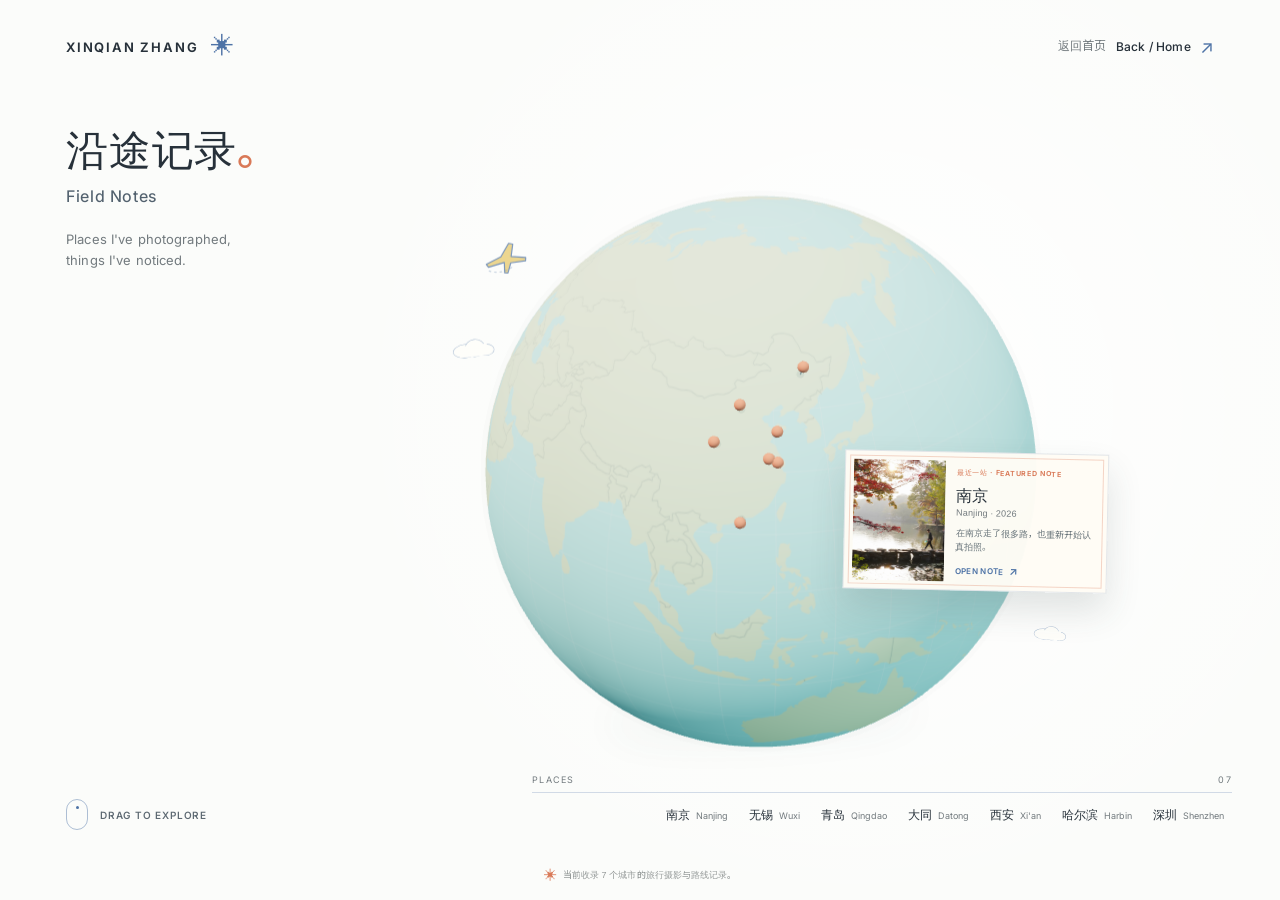
==== commit b0a52890: "Add Featured Field Note and linked previews" ====
--- a/field-notes/index.html
+++ b/field-notes/index.html
@@ -44,13 +44,29 @@
 
           <div class="marker-layer" id="markerLayer" aria-label="地球上的记录地点"></div>
 
+          <svg class="preview-connector" id="previewConnector" aria-hidden="true">
+            <path id="previewConnectorPath"></path>
+          </svg>
+
           <div class="polaroid" id="polaroid" aria-hidden="true">
             <div class="polaroid-image-wrap">
-              <img id="polaroidImage" alt="">
+              <img id="polaroidImage" alt="" draggable="false">
             </div>
             <p class="polaroid-city" id="polaroidCity"></p>
             <p class="polaroid-meta" id="polaroidMeta"></p>
           </div>
+
+          <button class="featured-note" id="featuredNote" type="button" aria-controls="notePanel" aria-label="打开南京精选旅行记录" aria-hidden="true" tabindex="-1">
+            <span class="featured-note-image">
+              <img src="./assets/places/nanjing/web/cover.webp" alt="南京秋日湖面与岸边树木的旅行摄影" draggable="false">
+            </span>
+            <span class="featured-note-copy">
+              <span class="featured-note-kicker">最近一站 · FEATURED NOTE</span>
+              <strong>南京 <small>Nanjing · 2026</small></strong>
+              <span class="featured-note-text">在南京走了很多路，也重新开始认真拍照。</span>
+              <span class="featured-note-action">Open note <i aria-hidden="true">↗</i></span>
+            </span>
+          </button>
 
           <div class="globe-fallback" id="globeFallback" hidden>
             <svg viewBox="0 0 420 420" aria-hidden="true">
--- a/field-notes/styles.css
+++ b/field-notes/styles.css
@@ -360,22 +360,48 @@
   transform: translate(0, -50%);
 }
 
+.preview-connector {
+  height: 100%;
+  inset: 0;
+  opacity: 0;
+  overflow: visible;
+  pointer-events: none;
+  position: absolute;
+  transition: opacity 180ms ease;
+  width: 100%;
+  z-index: 13;
+}
+
+.preview-connector path {
+  fill: none;
+  opacity: .72;
+  stroke: rgba(90, 111, 121, .62);
+  stroke-dasharray: 3 5;
+  stroke-linecap: round;
+  stroke-width: 1.2;
+  vector-effect: non-scaling-stroke;
+}
+
+.preview-connector.is-visible {
+  opacity: 1;
+}
+
 .polaroid {
   --stamp-paper: #fffaf0;
   background: var(--stamp-paper);
   border: 0;
-  filter: drop-shadow(0 14px 18px rgba(55, 69, 71, .17));
+  filter: drop-shadow(0 11px 15px rgba(55, 69, 71, .15));
   isolation: isolate;
   left: 0;
   opacity: 0;
-  padding: 12px 12px 14px;
+  padding: 10px 10px 12px;
   pointer-events: none;
   position: absolute;
   top: 0;
-  transform: translate(12px, -50%) rotate(-2deg) scale(.92);
-  transform-origin: 0 60%;
+  transform: translate(-50%, -50%) rotate(-2deg) scale(.91);
+  transform-origin: 50% 55%;
   transition: opacity 180ms ease, transform 220ms cubic-bezier(.2, .8, .2, 1);
-  width: 164px;
+  width: 146px;
   z-index: 15;
 }
 
@@ -398,7 +424,7 @@
 
 .polaroid.is-visible {
   opacity: 1;
-  transform: translate(18px, -56%) rotate(-2deg) scale(1);
+  transform: translate(-50%, -50%) rotate(-2deg) scale(1);
 }
 
 .polaroid-image-wrap {
@@ -412,22 +438,151 @@
   display: block;
   height: 100%;
   object-fit: cover;
+  -webkit-user-drag: none;
+  user-select: none;
   width: 100%;
 }
 
 .polaroid-city {
   color: var(--ink);
   font-family: var(--font-cjk);
-  font-size: 12px;
+  font-size: 11px;
   font-weight: 600;
   margin: 8px 2px 1px;
 }
 
 .polaroid-meta {
   color: var(--muted);
-  font-size: 9px;
+  font-size: 8px;
   letter-spacing: .04em;
   margin: 0 2px;
+}
+
+.featured-note {
+  align-items: stretch;
+  background: rgba(255, 252, 245, .96);
+  border: 1px solid rgba(78, 115, 166, .16);
+  box-shadow: 0 18px 35px rgba(53, 71, 74, .14);
+  color: var(--ink);
+  cursor: pointer;
+  display: grid;
+  grid-template-columns: 92px 1fr;
+  opacity: 0;
+  padding: 8px;
+  pointer-events: none;
+  position: absolute;
+  right: -5%;
+  text-align: left;
+  top: 58%;
+  transform: translate(18px, -50%) rotate(1.2deg) scale(.96);
+  transition: opacity 320ms ease, transform 360ms cubic-bezier(.2, .8, .2, 1), box-shadow 180ms ease, visibility 0s linear 360ms;
+  visibility: hidden;
+  width: 264px;
+  z-index: 16;
+}
+
+.featured-note::after {
+  border: 1px solid rgba(217, 121, 87, .3);
+  content: '';
+  inset: 4px;
+  pointer-events: none;
+  position: absolute;
+}
+
+.featured-note.is-visible {
+  opacity: 1;
+  pointer-events: auto;
+  transform: translate(0, -50%) rotate(1.2deg) scale(1);
+  transition: opacity 320ms ease, transform 360ms cubic-bezier(.2, .8, .2, 1), box-shadow 180ms ease, visibility 0s;
+  visibility: visible;
+}
+
+.featured-note:hover {
+  box-shadow: 0 20px 38px rgba(53, 71, 74, .18);
+  transform: translate(0, calc(-50% - 3px)) rotate(.5deg) scale(1.01);
+}
+
+.featured-note:focus-visible {
+  outline: 2px solid rgba(78, 115, 166, .72);
+  outline-offset: 4px;
+}
+
+.featured-note-image {
+  display: block;
+  min-height: 118px;
+  overflow: hidden;
+  position: relative;
+}
+
+.featured-note-image img {
+  display: block;
+  height: 100%;
+  object-fit: cover;
+  -webkit-user-drag: none;
+  user-select: none;
+  width: 100%;
+}
+
+.featured-note-copy {
+  display: flex;
+  flex-direction: column;
+  padding: 7px 7px 5px 11px;
+}
+
+.featured-note-kicker {
+  color: var(--coral);
+  font-size: 7px;
+  font-weight: 650;
+  letter-spacing: .1em;
+}
+
+.featured-note-copy strong {
+  display: flex;
+  flex-direction: column;
+  font-family: var(--font-cjk);
+  font-size: 16px;
+  font-weight: 580;
+  line-height: 1.25;
+  margin-top: 8px;
+}
+
+.featured-note-copy strong small {
+  color: var(--muted);
+  font-family: var(--font-sans);
+  font-size: 9px;
+  font-weight: 430;
+  letter-spacing: .02em;
+  margin-top: 2px;
+}
+
+.featured-note-text {
+  color: #667278;
+  font-family: var(--font-cjk);
+  font-size: 9px;
+  line-height: 1.55;
+  margin-top: 8px;
+}
+
+.featured-note-action {
+  color: var(--blue);
+  font-size: 8px;
+  font-weight: 620;
+  letter-spacing: .04em;
+  margin-top: auto;
+  padding-top: 8px;
+  text-transform: uppercase;
+}
+
+.featured-note-action i {
+  display: inline-block;
+  font-size: 11px;
+  font-style: normal;
+  margin-left: 3px;
+  transition: transform 180ms ease;
+}
+
+.featured-note:hover .featured-note-action i {
+  transform: translate(2px, -2px);
 }
 
 .cloud {
@@ -516,7 +671,7 @@
 
 .stage-footer {
   align-items: flex-end;
-  bottom: 58px;
+  bottom: 70px;
   display: flex;
   justify-content: space-between;
   left: 66px;
@@ -618,14 +773,14 @@
 }
 
 .place-button[aria-current="true"] {
-  background: var(--blue);
-  box-shadow: 0 5px 14px rgba(78, 115, 166, .17);
-  color: #fff;
+  background: rgba(220, 231, 239, .78);
+  box-shadow: inset 0 -1px 0 rgba(78, 115, 166, .5);
+  color: var(--blue);
   transform: translateY(-1px);
 }
 
 .place-button[aria-current="true"] small {
-  color: rgba(255, 255, 255, .72);
+  color: rgba(78, 115, 166, .68);
 }
 
 .demo-label[hidden] {
@@ -1177,6 +1332,45 @@
 
   .polaroid {
     display: none;
+  }
+
+  .preview-connector {
+    display: none;
+  }
+
+  .featured-note {
+    bottom: 5%;
+    grid-template-columns: 76px 1fr;
+    right: 2%;
+    top: auto;
+    transform: translate(12px, 8px) rotate(1deg) scale(.96);
+    width: 226px;
+  }
+
+  .featured-note.is-visible {
+    transform: translate(0, 0) rotate(1deg) scale(1);
+  }
+
+  .featured-note:hover {
+    transform: translate(0, -2px) rotate(.4deg) scale(1.01);
+  }
+
+  .featured-note-image {
+    min-height: 102px;
+  }
+
+  .featured-note-copy {
+    padding: 5px 6px 4px 9px;
+  }
+
+  .featured-note-copy strong {
+    font-size: 14px;
+    margin-top: 6px;
+  }
+
+  .featured-note-text {
+    font-size: 8px;
+    margin-top: 6px;
   }
 
   .note-panel {
@@ -1370,6 +1564,8 @@
   .note-panel,
   .page-scrim,
   .polaroid,
+  .preview-connector,
+  .featured-note,
   .marker-button,
   .home-link-arrow,
   .place-button {
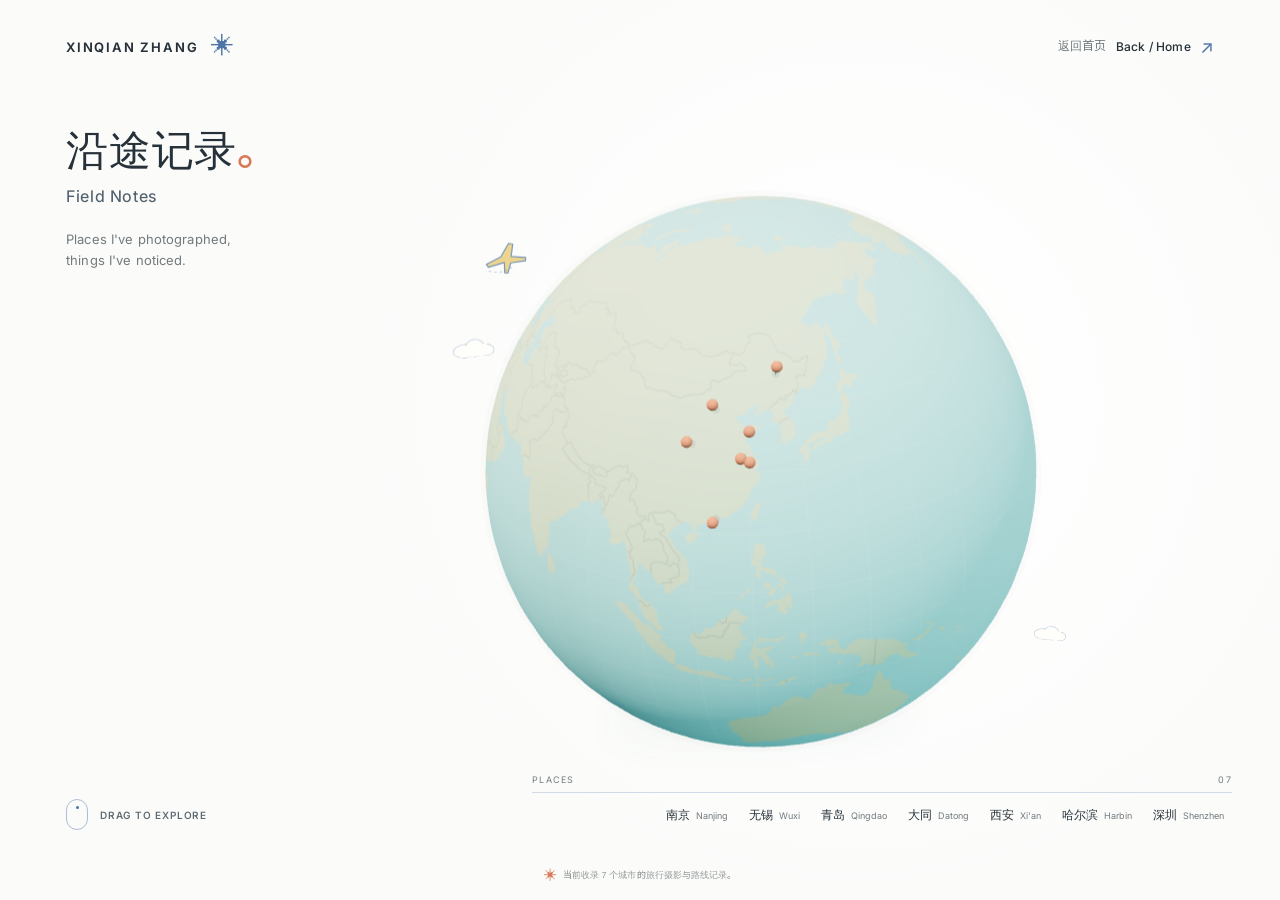
==== commit ba9187d4: "Polish homepage actions and add globe onboarding" ====
--- a/field-notes/index.html
+++ b/field-notes/index.html
@@ -55,18 +55,6 @@
             <p class="polaroid-city" id="polaroidCity"></p>
             <p class="polaroid-meta" id="polaroidMeta"></p>
           </div>
-
-          <button class="featured-note" id="featuredNote" type="button" aria-controls="notePanel" aria-label="打开南京精选旅行记录" aria-hidden="true" tabindex="-1">
-            <span class="featured-note-image">
-              <img src="./assets/places/nanjing/web/cover.webp" alt="南京秋日湖面与岸边树木的旅行摄影" draggable="false">
-            </span>
-            <span class="featured-note-copy">
-              <span class="featured-note-kicker">最近一站 · FEATURED NOTE</span>
-              <strong>南京 <small>Nanjing · 2026</small></strong>
-              <span class="featured-note-text">在南京走了很多路，也重新开始认真拍照。</span>
-              <span class="featured-note-action">Open note <i aria-hidden="true">↗</i></span>
-            </span>
-          </button>
 
           <div class="globe-fallback" id="globeFallback" hidden>
             <svg viewBox="0 0 420 420" aria-hidden="true">
--- a/field-notes/styles.css
+++ b/field-notes/styles.css
@@ -360,6 +360,75 @@
   transform: translate(0, -50%);
 }
 
+.marker-onboarding {
+  align-items: center;
+  background: rgba(255, 255, 255, .82);
+  border: 1px solid rgba(78, 115, 166, .12);
+  border-radius: 8px;
+  box-shadow: 0 7px 16px rgba(53, 71, 74, .08);
+  color: #344553;
+  display: flex;
+  gap: 6px;
+  left: 34px;
+  opacity: 0;
+  padding: 4px 7px 4px 4px;
+  pointer-events: none;
+  position: absolute;
+  top: 50%;
+  transform: translate(-5px, -42%);
+  transition: opacity 180ms ease-out, transform 220ms cubic-bezier(.2, .75, .25, 1);
+  white-space: nowrap;
+}
+
+.marker-onboarding img {
+  border-radius: 5px;
+  display: block;
+  height: 28px;
+  object-fit: cover;
+  -webkit-user-drag: none;
+  width: 28px;
+}
+
+.marker-onboarding-copy {
+  align-items: flex-start;
+  display: flex;
+  flex-direction: column;
+}
+
+.marker-onboarding strong {
+  font-family: var(--font-cjk);
+  font-size: 11px;
+  font-weight: 600;
+  line-height: 1.2;
+}
+
+.marker-onboarding small {
+  color: var(--muted);
+  font-size: 9px;
+  line-height: 1.25;
+}
+
+.marker-button.is-onboarding .marker-onboarding {
+  opacity: 1;
+  transform: translate(0, -50%);
+}
+
+.marker-button.label-left .marker-onboarding {
+  flex-direction: row-reverse;
+  left: auto;
+  padding: 4px 4px 4px 7px;
+  right: 34px;
+  transform: translate(5px, -42%);
+}
+
+.marker-button.label-left .marker-onboarding-copy {
+  align-items: flex-end;
+}
+
+.marker-button.label-left.is-onboarding .marker-onboarding {
+  transform: translate(0, -50%);
+}
+
 .preview-connector {
   height: 100%;
   inset: 0;
@@ -456,133 +525,6 @@
   font-size: 8px;
   letter-spacing: .04em;
   margin: 0 2px;
-}
-
-.featured-note {
-  align-items: stretch;
-  background: rgba(255, 252, 245, .96);
-  border: 1px solid rgba(78, 115, 166, .16);
-  box-shadow: 0 18px 35px rgba(53, 71, 74, .14);
-  color: var(--ink);
-  cursor: pointer;
-  display: grid;
-  grid-template-columns: 92px 1fr;
-  opacity: 0;
-  padding: 8px;
-  pointer-events: none;
-  position: absolute;
-  right: -5%;
-  text-align: left;
-  top: 58%;
-  transform: translate(18px, -50%) rotate(1.2deg) scale(.96);
-  transition: opacity 320ms ease, transform 360ms cubic-bezier(.2, .8, .2, 1), box-shadow 180ms ease, visibility 0s linear 360ms;
-  visibility: hidden;
-  width: 264px;
-  z-index: 16;
-}
-
-.featured-note::after {
-  border: 1px solid rgba(217, 121, 87, .3);
-  content: '';
-  inset: 4px;
-  pointer-events: none;
-  position: absolute;
-}
-
-.featured-note.is-visible {
-  opacity: 1;
-  pointer-events: auto;
-  transform: translate(0, -50%) rotate(1.2deg) scale(1);
-  transition: opacity 320ms ease, transform 360ms cubic-bezier(.2, .8, .2, 1), box-shadow 180ms ease, visibility 0s;
-  visibility: visible;
-}
-
-.featured-note:hover {
-  box-shadow: 0 20px 38px rgba(53, 71, 74, .18);
-  transform: translate(0, calc(-50% - 3px)) rotate(.5deg) scale(1.01);
-}
-
-.featured-note:focus-visible {
-  outline: 2px solid rgba(78, 115, 166, .72);
-  outline-offset: 4px;
-}
-
-.featured-note-image {
-  display: block;
-  min-height: 118px;
-  overflow: hidden;
-  position: relative;
-}
-
-.featured-note-image img {
-  display: block;
-  height: 100%;
-  object-fit: cover;
-  -webkit-user-drag: none;
-  user-select: none;
-  width: 100%;
-}
-
-.featured-note-copy {
-  display: flex;
-  flex-direction: column;
-  padding: 7px 7px 5px 11px;
-}
-
-.featured-note-kicker {
-  color: var(--coral);
-  font-size: 7px;
-  font-weight: 650;
-  letter-spacing: .1em;
-}
-
-.featured-note-copy strong {
-  display: flex;
-  flex-direction: column;
-  font-family: var(--font-cjk);
-  font-size: 16px;
-  font-weight: 580;
-  line-height: 1.25;
-  margin-top: 8px;
-}
-
-.featured-note-copy strong small {
-  color: var(--muted);
-  font-family: var(--font-sans);
-  font-size: 9px;
-  font-weight: 430;
-  letter-spacing: .02em;
-  margin-top: 2px;
-}
-
-.featured-note-text {
-  color: #667278;
-  font-family: var(--font-cjk);
-  font-size: 9px;
-  line-height: 1.55;
-  margin-top: 8px;
-}
-
-.featured-note-action {
-  color: var(--blue);
-  font-size: 8px;
-  font-weight: 620;
-  letter-spacing: .04em;
-  margin-top: auto;
-  padding-top: 8px;
-  text-transform: uppercase;
-}
-
-.featured-note-action i {
-  display: inline-block;
-  font-size: 11px;
-  font-style: normal;
-  margin-left: 3px;
-  transition: transform 180ms ease;
-}
-
-.featured-note:hover .featured-note-action i {
-  transform: translate(2px, -2px);
 }
 
 .cloud {
@@ -1336,41 +1278,6 @@
 
   .preview-connector {
     display: none;
-  }
-
-  .featured-note {
-    bottom: 5%;
-    grid-template-columns: 76px 1fr;
-    right: 2%;
-    top: auto;
-    transform: translate(12px, 8px) rotate(1deg) scale(.96);
-    width: 226px;
-  }
-
-  .featured-note.is-visible {
-    transform: translate(0, 0) rotate(1deg) scale(1);
-  }
-
-  .featured-note:hover {
-    transform: translate(0, -2px) rotate(.4deg) scale(1.01);
-  }
-
-  .featured-note-image {
-    min-height: 102px;
-  }
-
-  .featured-note-copy {
-    padding: 5px 6px 4px 9px;
-  }
-
-  .featured-note-copy strong {
-    font-size: 14px;
-    margin-top: 6px;
-  }
-
-  .featured-note-text {
-    font-size: 8px;
-    margin-top: 6px;
   }
 
   .note-panel {
@@ -1565,7 +1472,6 @@
   .page-scrim,
   .polaroid,
   .preview-connector,
-  .featured-note,
   .marker-button,
   .home-link-arrow,
   .place-button {
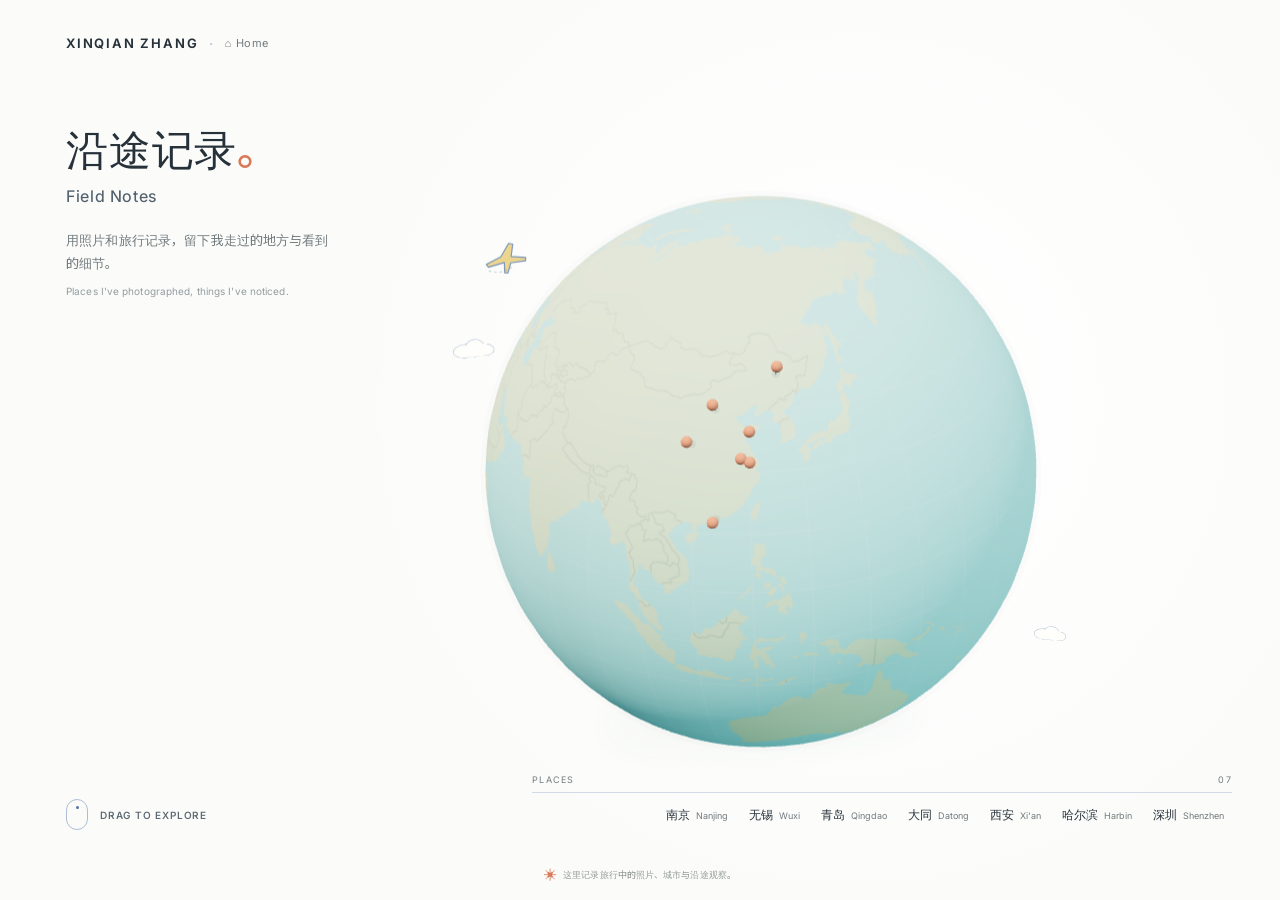
==== commit 3de102fb: "Finalize homepage and Field Notes polish" ====
--- a/field-notes/index.html
+++ b/field-notes/index.html
@@ -5,25 +5,22 @@
   <meta name="viewport" content="width=device-width, initial-scale=1, viewport-fit=cover">
   <meta name="theme-color" content="#f7f8f6">
   <meta name="description" content="张新倩的沿途记录：照片、城市观察与旅途中的小发现。">
-  <meta name="robots" content="noindex,nofollow">
+  <meta name="robots" content="index,follow">
   <title>沿途记录 · Field Notes · 张新倩</title>
   <link rel="icon" type="image/svg+xml" href="../homepage/assets/favicon.svg">
   <link rel="preload" href="../homepage/assets/fonts/inter-latin.woff2" as="font" type="font/woff2" crossorigin>
   <link rel="preload" href="../homepage/assets/fonts/noto-sans-sc-page.woff2" as="font" type="font/woff2" crossorigin>
-  <link rel="stylesheet" href="./styles.css">
-  <script type="module" src="./app.js"></script>
+  <link rel="stylesheet" href="./styles.css?v=4">
+  <script type="module" src="./app.js?v=4"></script>
 </head>
 <body>
   <div class="page-shell">
     <header class="site-header">
-      <a class="wordmark" href="../" aria-label="张新倩 · 返回首页">
-        XINQIAN ZHANG <span class="wordmark-mark" aria-hidden="true">✳</span>
-      </a>
-      <a class="home-link" href="../">
-        <span class="home-link-cn">返回首页</span>
-        <span class="home-link-en">Back / Home</span>
-        <span class="home-link-arrow" aria-hidden="true">↗</span>
-      </a>
+      <nav class="brand-nav" aria-label="返回首页">
+        <a class="wordmark" href="../" aria-label="张新倩首页">XINQIAN ZHANG</a>
+        <span class="brand-separator" aria-hidden="true">·</span>
+        <a class="home-link" href="../"><span aria-hidden="true">⌂</span> Home</a>
+      </nav>
     </header>
 
     <main class="explorer" id="explorer">
@@ -33,7 +30,8 @@
             <span class="title-cn">沿途记录<span aria-hidden="true">。</span></span>
             <span class="title-en">Field Notes</span>
           </h1>
-          <p class="subtitle">Places I've photographed,<br>things I've noticed.</p>
+          <p class="subtitle subtitle-cn">用照片和旅行记录，留下我走过的地方与看到的细节。</p>
+          <p class="subtitle subtitle-en">Places I've photographed, things I've noticed.</p>
         </div>
 
         <div class="globe-wrap" id="globeWrap">
@@ -123,7 +121,7 @@
 
     <footer class="demo-disclaimer">
       <span aria-hidden="true">✳</span>
-      当前收录 7 个城市的旅行摄影与路线记录。
+      这里记录旅行中的照片、城市与沿途观察。
     </footer>
   </div>
   <div class="page-scrim" id="pageScrim" aria-hidden="true"></div>
--- a/field-notes/styles.css
+++ b/field-notes/styles.css
@@ -88,7 +88,7 @@
 .site-header {
   align-items: center;
   display: flex;
-  justify-content: space-between;
+  justify-content: flex-start;
   left: 0;
   padding: 35px 66px 0;
   pointer-events: none;
@@ -102,54 +102,41 @@
   pointer-events: auto;
 }
 
+.brand-nav {
+  align-items: center;
+  display: inline-flex;
+  gap: 11px;
+  pointer-events: auto;
+}
+
 .wordmark {
   align-items: center;
   display: inline-flex;
   font-size: 13px;
   font-weight: 650;
-  gap: 13px;
   letter-spacing: 1.8px;
 }
 
-.wordmark-mark {
-  color: var(--blue);
-  font-size: 23px;
-  font-weight: 400;
+.brand-separator {
+  color: rgba(78, 115, 166, .45);
+  font-size: 15px;
   line-height: 1;
 }
 
 .home-link {
   align-items: center;
+  color: var(--muted);
   display: inline-flex;
-  font-size: 12px;
-  gap: 9px;
+  font-size: 11px;
+  gap: 5px;
   letter-spacing: .2px;
   transition: color 180ms ease;
 }
 
-.home-link-cn {
-  color: var(--muted);
-  font-family: var(--font-cjk);
-}
-
-.home-link-en {
-  font-weight: 520;
-}
-
-.home-link-arrow {
-  color: var(--blue);
-  font-size: 18px;
-  line-height: 1;
-  transition: transform 180ms ease;
-}
-
 .home-link:hover {
   color: var(--blue);
 }
 
-.home-link:hover .home-link-arrow {
-  transform: translate(2px, -2px);
-}
 
 .explorer {
   display: flex;
@@ -206,10 +193,23 @@
 
 .subtitle {
   color: var(--muted);
+  letter-spacing: .01em;
+  margin: 0;
+  max-width: 270px;
+}
+
+.subtitle-cn {
+  font-family: var(--font-cjk);
   font-size: 13px;
-  letter-spacing: .01em;
-  line-height: 1.65;
-  margin: 23px 0 0;
+  line-height: 1.8;
+  margin-top: 23px;
+}
+
+.subtitle-en {
+  color: rgba(105, 119, 125, .72);
+  font-size: 10px;
+  line-height: 1.55;
+  margin-top: 8px;
 }
 
 .globe-wrap {
@@ -220,9 +220,17 @@
   position: absolute;
   top: 51%;
   transform: translate(-47%, -48%);
-  transition: left 420ms cubic-bezier(.22, .78, .22, 1), width 420ms cubic-bezier(.22, .78, .22, 1);
+  opacity: 0;
+  transition: opacity 220ms ease, left 420ms cubic-bezier(.22, .78, .22, 1), width 420ms cubic-bezier(.22, .78, .22, 1), visibility 0s linear 220ms;
+  visibility: hidden;
   width: min(52vw, 640px);
   z-index: 2;
+}
+
+.globe-wrap.is-ready {
+  opacity: 1;
+  transition: opacity 220ms ease, left 420ms cubic-bezier(.22, .78, .22, 1), width 420ms cubic-bezier(.22, .78, .22, 1), visibility 0s;
+  visibility: visible;
 }
 
 #globeCanvas {
@@ -341,8 +349,8 @@
   line-height: 1.25;
 }
 
-.marker-button.is-linked .marker-label,
-.marker-button:focus-visible .marker-label {
+.marker-button.is-linked.is-label-visible .marker-label,
+.marker-button.is-label-visible:focus-visible .marker-label {
   opacity: 1;
   transform: translate(0, -50%);
 }
@@ -355,8 +363,8 @@
   transform: translate(4px, -44%);
 }
 
-.marker-button.label-left.is-linked .marker-label,
-.marker-button.label-left:focus-visible .marker-label {
+.marker-button.label-left.is-linked.is-label-visible .marker-label,
+.marker-button.label-left.is-label-visible:focus-visible .marker-label {
   transform: translate(0, -50%);
 }
 
@@ -408,7 +416,7 @@
   line-height: 1.25;
 }
 
-.marker-button.is-onboarding .marker-onboarding {
+.marker-button.is-onboarding.is-label-visible .marker-onboarding {
   opacity: 1;
   transform: translate(0, -50%);
 }
@@ -425,7 +433,7 @@
   align-items: flex-end;
 }
 
-.marker-button.label-left.is-onboarding .marker-onboarding {
+.marker-button.label-left.is-onboarding.is-label-visible .marker-onboarding {
   transform: translate(0, -50%);
 }
 
@@ -756,7 +764,7 @@
   overflow-x: hidden;
   overflow-y: auto;
   overscroll-behavior: contain;
-  padding: 109px 42px 58px;
+  padding: 86px 42px 58px;
   scrollbar-color: rgba(78, 115, 166, .35) transparent;
   scrollbar-width: thin;
 }
@@ -769,7 +777,7 @@
   height: 36px;
   position: absolute;
   right: 34px;
-  top: 94px;
+  top: 34px;
   transition: background 180ms ease, transform 180ms ease;
   width: 36px;
   z-index: 4;
@@ -1119,7 +1127,7 @@
     font-size: 34px;
   }
 
-  .subtitle {
+  .subtitle-cn {
     margin-top: 14px;
   }
 
@@ -1156,25 +1164,16 @@
 
   .wordmark {
     font-size: 11px;
-    gap: 9px;
     letter-spacing: 1.25px;
   }
 
-  .wordmark-mark {
-    font-size: 18px;
-  }
-
-  .home-link-cn {
-    display: none;
+  .brand-nav {
+    gap: 8px;
   }
 
   .home-link {
     font-size: 10px;
-    gap: 7px;
-  }
-
-  .home-link-arrow {
-    font-size: 15px;
+    gap: 4px;
   }
 
   .explorer,
@@ -1202,10 +1201,16 @@
     margin-top: 5px;
   }
 
-  .subtitle {
-    font-size: 10px;
-    line-height: 1.5;
+  .subtitle-cn {
+    font-size: 11px;
+    line-height: 1.65;
     margin-top: 10px;
+  }
+
+  .subtitle-en {
+    font-size: 8.5px;
+    line-height: 1.45;
+    margin-top: 4px;
   }
 
   .globe-wrap {
